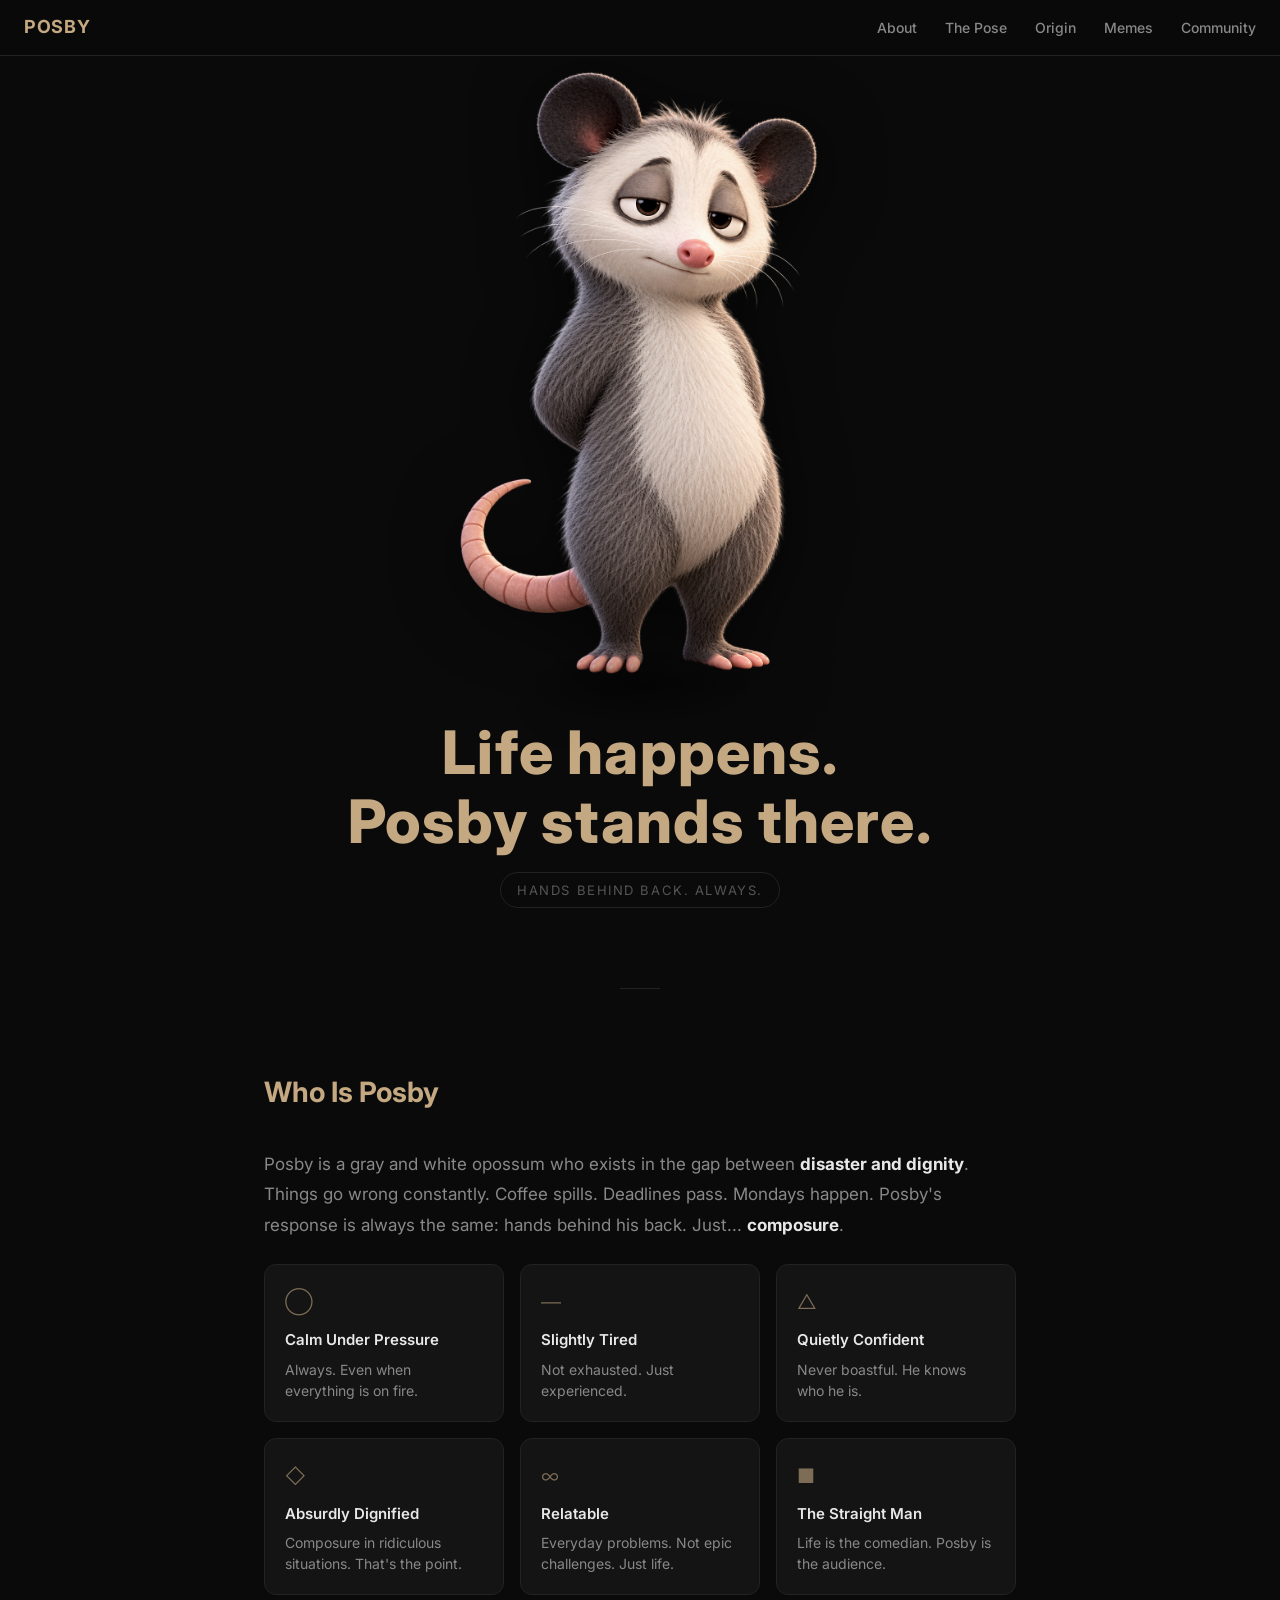
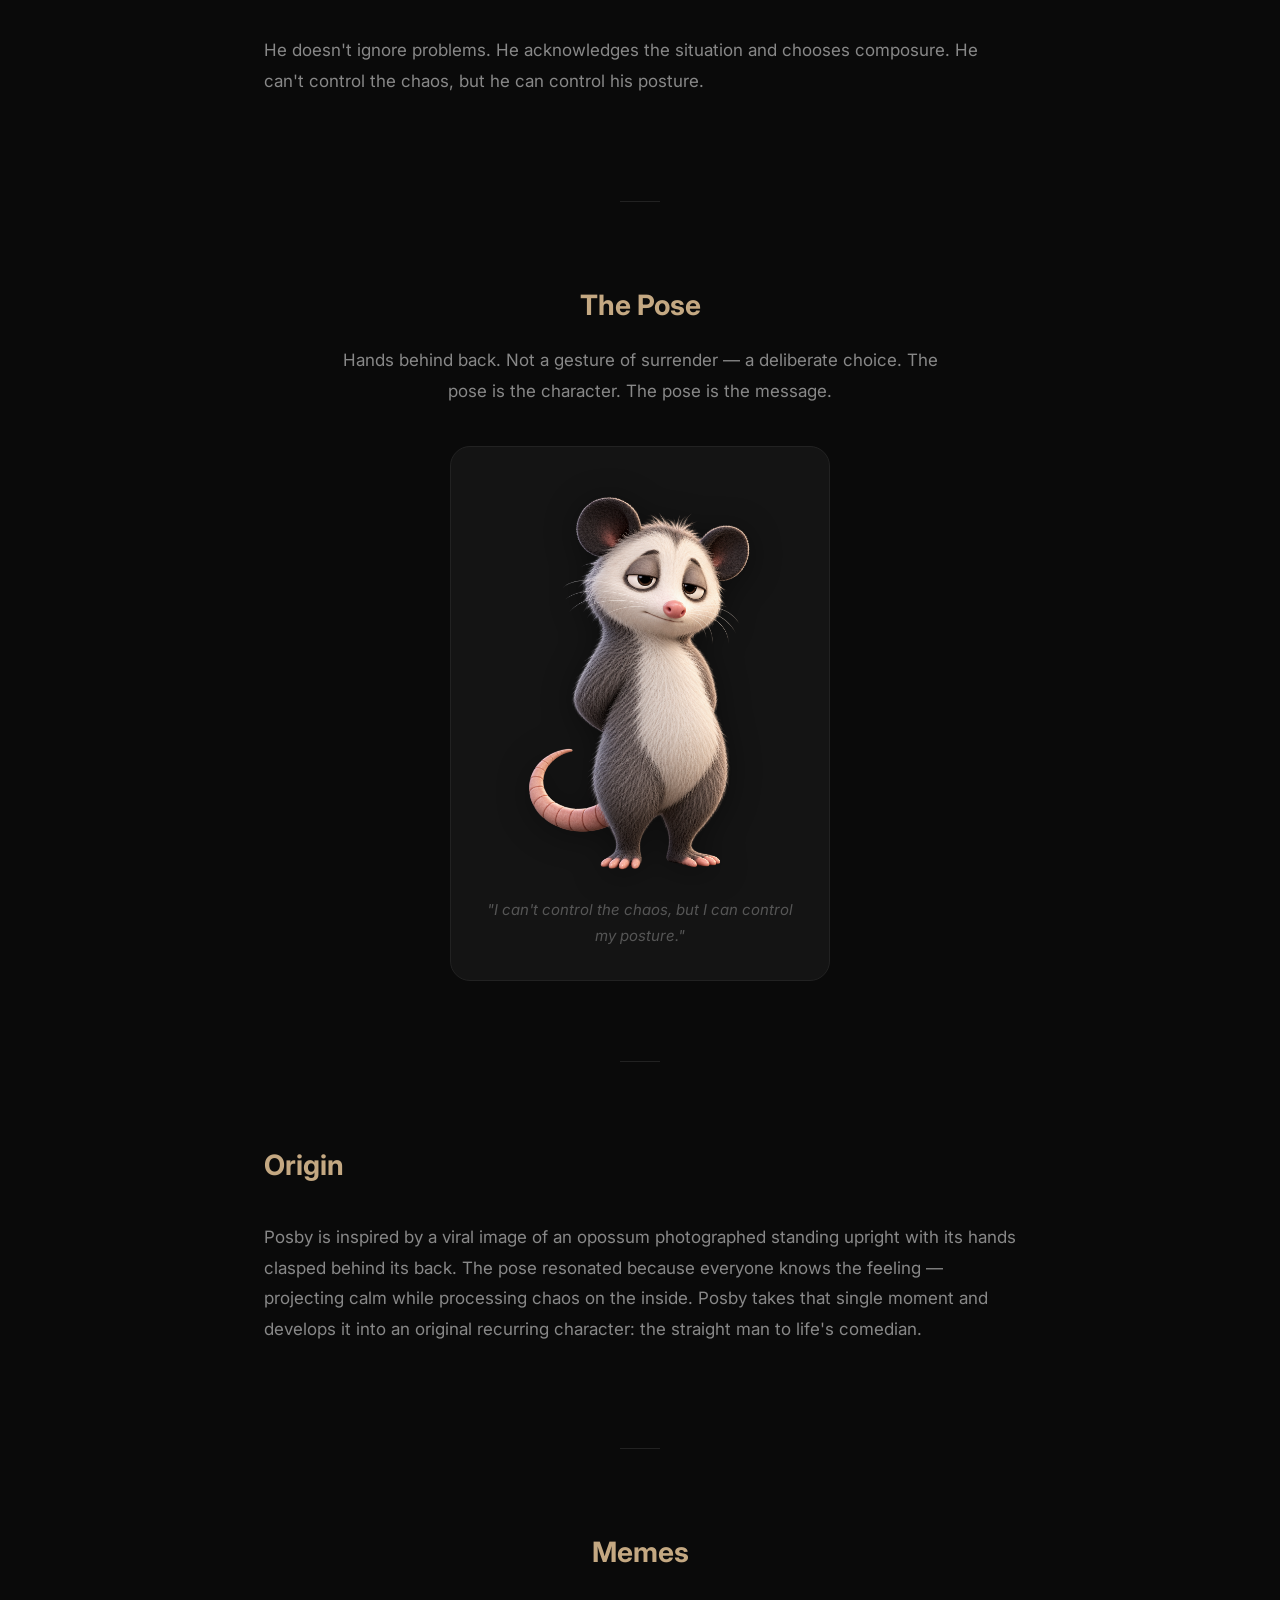
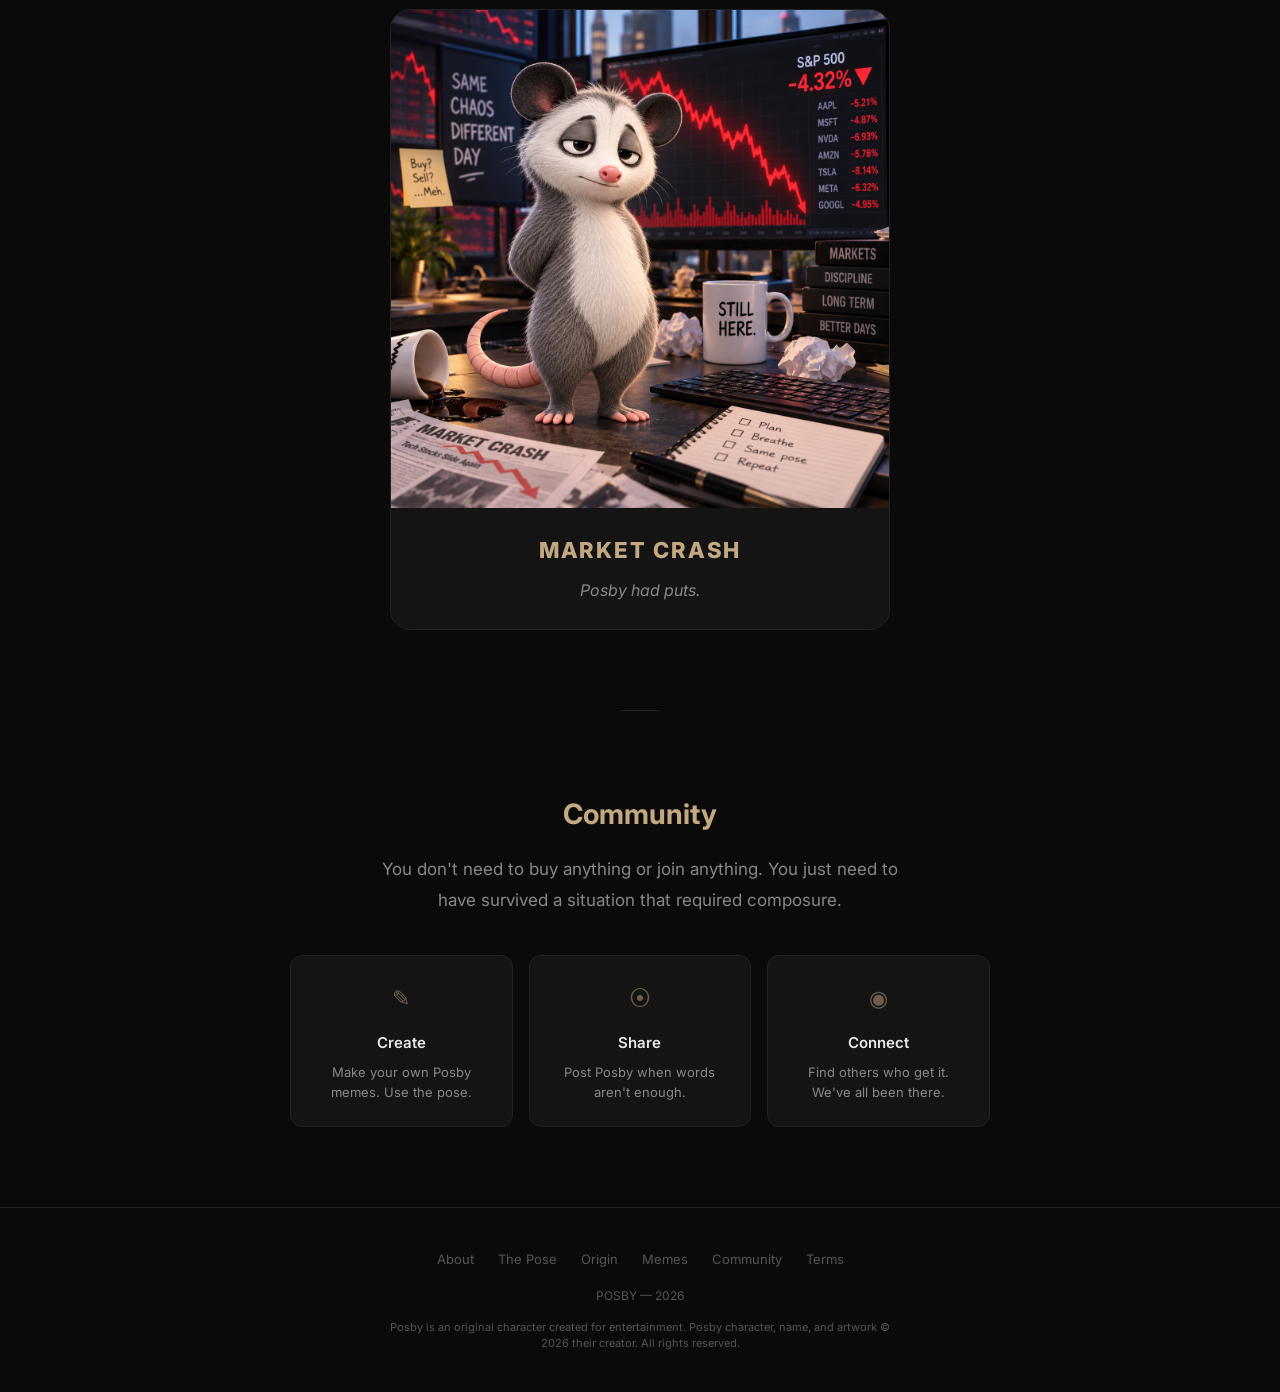
==== index.html @ 821e22be "POSBY MVP" ====
<!DOCTYPE html>
<html lang="en">
<head>
  <meta charset="UTF-8">
  <meta name="viewport" content="width=device-width, initial-scale=1.0">
  <title>POSBY — Life happens. Posby stands there.</title>
  <meta name="description" content="Posby is an opossum who stands there with his hands behind his back.">
  <meta property="og:title" content="POSBY — Life happens. Posby stands there.">
  <meta property="og:description" content="Posby is an opossum who stands there with his hands behind his back.">
  <meta property="og:image" content="https://posby.world/assets/images/posby-master.png">
  <meta property="og:url" content="https://posby.world">
  <meta property="og:type" content="website">
  <meta name="twitter:card" content="summary_large_image">
  <meta name="twitter:title" content="POSBY — Life happens. Posby stands there.">
  <meta name="twitter:description" content="Posby is an opossum who stands there with his hands behind his back.">
  <meta name="twitter:image" content="https://posby.world/assets/images/posby-master.png">
  <link rel="icon" type="image/svg+xml" href="assets/images/favicon.svg">
  <link rel="preconnect" href="https://fonts.googleapis.com">
  <link rel="preconnect" href="https://fonts.gstatic.com" crossorigin>
  <link href="https://fonts.googleapis.com/css2?family=Inter:wght@400;500;600;700;800&display=swap" rel="stylesheet">
  <link rel="stylesheet" href="assets/css/style.css">
</head>
<body>

<!-- NAV -->
<nav>
  <a href="#" class="logo">POSBY</a>
  <button class="nav-toggle" onclick="document.querySelector('.nav-links').classList.toggle('open')" aria-label="Menu">&#9776;</button>
  <ul class="nav-links">
    <li><a href="#about">About</a></li>
    <li><a href="#pose">The Pose</a></li>
    <li><a href="#origin">Origin</a></li>
    <li><a href="#memes">Memes</a></li>
    <li><a href="#community">Community</a></li>
  </ul>
</nav>

<!-- HERO -->
<section class="hero">
  <div class="hero-image-wrap">
    <img src="assets/images/posby-master.png" alt="Posby — an opossum standing calmly with hands behind his back" class="hero-image" loading="eager">
  </div>
  <h1>Life happens.<br>Posby stands there.</h1>
  <span class="pose-label">Hands behind back. Always.</span>
</section>

<div class="divider"></div>

<!-- ABOUT -->
<section class="about fade-in" id="about">
  <h2>Who Is Posby</h2>
  <p class="description">
    Posby is a gray and white opossum who exists in the gap between <strong>disaster and dignity</strong>.
    Things go wrong constantly. Coffee spills. Deadlines pass. Mondays happen.
    Posby's response is always the same: hands behind his back. Just... <strong>composure</strong>.
  </p>

  <div class="trait-grid">
    <div class="trait-card">
      <div class="trait-icon">&#9711;</div>
      <h3>Calm Under Pressure</h3>
      <p>Always. Even when everything is on fire.</p>
    </div>
    <div class="trait-card">
      <div class="trait-icon">&#8212;</div>
      <h3>Slightly Tired</h3>
      <p>Not exhausted. Just experienced.</p>
    </div>
    <div class="trait-card">
      <div class="trait-icon">&#9651;</div>
      <h3>Quietly Confident</h3>
      <p>Never boastful. He knows who he is.</p>
    </div>
    <div class="trait-card">
      <div class="trait-icon">&#9671;</div>
      <h3>Absurdly Dignified</h3>
      <p>Composure in ridiculous situations. That's the point.</p>
    </div>
    <div class="trait-card">
      <div class="trait-icon">&#8734;</div>
      <h3>Relatable</h3>
      <p>Everyday problems. Not epic challenges. Just life.</p>
    </div>
    <div class="trait-card">
      <div class="trait-icon">&#9632;</div>
      <h3>The Straight Man</h3>
      <p>Life is the comedian. Posby is the audience.</p>
    </div>
  </div>

  <p class="description">
    He doesn't ignore problems. He acknowledges the situation and chooses composure.
    He can't control the chaos, but he can control his posture.
  </p>
</section>

<div class="divider"></div>

<!-- THE POSE -->
<section class="pose-section fade-in" id="pose">
  <h2>The Pose</h2>
  <p class="pose-description">
    Hands behind back. Not a gesture of surrender — a deliberate choice.
    The pose is the character. The pose is the message.
  </p>
  <div class="pose-visual">
    <img src="assets/images/posby-master.png" alt="Posby in the signature hands-behind-back pose" class="pose-image">
    <p class="pose-text">"I can't control the chaos, but I can control my posture."</p>
  </div>
</section>

<div class="divider"></div>

<!-- ORIGIN -->
<section class="origin fade-in" id="origin">
  <h2>Origin</h2>
  <p class="story">
    Posby is inspired by a viral image of an opossum photographed standing upright
    with its hands clasped behind its back. The pose resonated because everyone knows
    the feeling — projecting calm while processing chaos on the inside.
    Posby takes that single moment and develops it into an original recurring character:
    the straight man to life's comedian.
  </p>
</section>

<div class="divider"></div>

<!-- FEATURED MEME -->
<section class="gallery fade-in" id="memes">
  <h2>Memes</h2>
  <div class="featured-meme">
    <div class="featured-meme-image-wrap">
      <img src="assets/images/posby-market-crash.png" alt="Posby during a market crash — standing calmly with hands behind his back" class="featured-meme-image" loading="lazy">
    </div>
    <div class="featured-meme-text">
      <div class="featured-meme-title">MARKET CRASH</div>
      <div class="featured-meme-caption">Posby had puts.</div>
    </div>
  </div>
</section>

<div class="divider"></div>

<!-- COMMUNITY -->
<section class="community fade-in" id="community">
  <h2>Community</h2>
  <p class="community-text">
    You don't need to buy anything or join anything.
    You just need to have survived a situation that required composure.
  </p>

  <div class="community-grid">
    <div class="community-card">
      <div class="card-icon">&#9998;</div>
      <h3>Create</h3>
      <p>Make your own Posby memes. Use the pose.</p>
    </div>
    <div class="community-card">
      <div class="card-icon">&#10687;</div>
      <h3>Share</h3>
      <p>Post Posby when words aren't enough.</p>
    </div>
    <div class="community-card">
      <div class="card-icon">&#9673;</div>
      <h3>Connect</h3>
      <p>Find others who get it. We've all been there.</p>
    </div>
  </div>
</section>

<!-- FOOTER -->
<footer>
  <div class="footer-links">
    <a href="#about">About</a>
    <a href="#pose">The Pose</a>
    <a href="#origin">Origin</a>
    <a href="#memes">Memes</a>
    <a href="#community">Community</a>
    <a href="terms.html">Terms</a>
  </div>
  <p class="copyright">POSBY &mdash; 2026</p>
  <p class="disclaimer">
    Posby is an original character created for entertainment.
    Posby character, name, and artwork &copy; 2026 their creator. All rights reserved.
  </p>
</footer>

<!-- SCROLL ANIMATION -->
<script>
  const observer = new IntersectionObserver((entries) => {
    entries.forEach(entry => {
      if (entry.isIntersecting) {
        entry.target.classList.add('visible');
      }
    });
  }, { threshold: 0.1 });

  document.querySelectorAll('.fade-in').forEach(el => observer.observe(el));
</script>

</body>
</html>
---- assets/css/style.css ----
/* POSBY — Character-first website */
/* Dark theme, mobile-first, fast */

:root {
  --bg: #0a0a0a;
  --bg-card: #141414;
  --bg-card-hover: #1a1a1a;
  --text: #e8e8e8;
  --text-muted: #888;
  --text-dim: #555;
  --accent: #c4a882;
  --accent-light: #d4bc9a;
  --border: #222;
  --border-light: #2a2a2a;
  --radius: 12px;
  --radius-lg: 20px;
  --font: 'Inter', -apple-system, BlinkMacSystemFont, 'Segoe UI', sans-serif;
}

* { margin: 0; padding: 0; box-sizing: border-box; }

html {
  scroll-behavior: smooth;
  -webkit-text-size-adjust: 100%;
}

body {
  font-family: var(--font);
  background: var(--bg);
  color: var(--text);
  line-height: 1.7;
  font-size: 16px;
  overflow-x: hidden;
}

/* ---- NAV ---- */
nav {
  position: fixed;
  top: 0;
  left: 0;
  right: 0;
  z-index: 100;
  background: rgba(10,10,10,0.85);
  backdrop-filter: blur(12px);
  -webkit-backdrop-filter: blur(12px);
  border-bottom: 1px solid var(--border);
  padding: 0 24px;
  height: 56px;
  display: flex;
  align-items: center;
  justify-content: space-between;
}

nav .logo {
  font-size: 18px;
  font-weight: 700;
  letter-spacing: 0.04em;
  color: var(--accent);
  text-decoration: none;
}

nav .nav-links {
  display: flex;
  gap: 28px;
  list-style: none;
}

nav .nav-links a {
  color: var(--text-muted);
  text-decoration: none;
  font-size: 14px;
  font-weight: 500;
  transition: color 0.2s;
}

nav .nav-links a:hover { color: var(--text); }

/* Mobile nav toggle */
.nav-toggle { display: none; background: none; border: none; color: var(--text); font-size: 24px; cursor: pointer; }

@media (max-width: 640px) {
  .nav-toggle { display: block; }
  nav .nav-links {
    display: none;
    position: absolute;
    top: 56px;
    left: 0;
    right: 0;
    background: rgba(10,10,10,0.95);
    backdrop-filter: blur(12px);
    flex-direction: column;
    padding: 16px 24px;
    gap: 16px;
    border-bottom: 1px solid var(--border);
  }
  nav .nav-links.open { display: flex; }
  nav .nav-links a { font-size: 16px; }
}

/* ---- SECTIONS ---- */
section {
  padding: 80px 24px;
  max-width: 800px;
  margin: 0 auto;
}

/* ---- HERO ---- */
.hero {
  min-height: 100vh;
  display: flex;
  flex-direction: column;
  align-items: center;
  justify-content: center;
  text-align: center;
  padding-top: 56px;
  gap: 0;
}

.hero-image-wrap {
  width: 100%;
  max-width: 420px;
  margin-bottom: 32px;
  position: relative;
}

.hero-image-wrap::after {
  content: '';
  position: absolute;
  bottom: -40px;
  left: 50%;
  transform: translateX(-50%);
  width: 60%;
  height: 80px;
  background: radial-gradient(ellipse, rgba(0,0,0,0.5) 0%, transparent 70%);
  pointer-events: none;
}

.hero-image {
  width: 100%;
  height: auto;
  display: block;
  filter: drop-shadow(0 8px 32px rgba(0,0,0,0.6));
  animation: hero-float 6s ease-in-out infinite;
}

@keyframes hero-float {
  0%, 100% { transform: translateY(0); }
  50% { transform: translateY(-8px); }
}

.hero h1 {
  font-size: clamp(32px, 7vw, 60px);
  font-weight: 800;
  letter-spacing: 0.02em;
  color: var(--accent);
  margin-bottom: 16px;
  line-height: 1.15;
}

.hero .pose-label {
  display: inline-block;
  font-size: 13px;
  color: var(--text-dim);
  letter-spacing: 0.12em;
  text-transform: uppercase;
  border: 1px solid var(--border);
  padding: 6px 16px;
  border-radius: 20px;
}

/* ---- ABOUT ---- */
.about h2 {
  font-size: 28px;
  font-weight: 700;
  margin-bottom: 32px;
  color: var(--accent);
}

.about .trait-grid {
  display: grid;
  grid-template-columns: repeat(auto-fit, minmax(220px, 1fr));
  gap: 16px;
  margin-bottom: 40px;
}

.trait-card {
  background: var(--bg-card);
  border: 1px solid var(--border);
  border-radius: var(--radius);
  padding: 20px;
  transition: border-color 0.2s;
}

.trait-card:hover { border-color: var(--border-light); }

.trait-card .trait-icon {
  font-size: 20px;
  margin-bottom: 8px;
  color: var(--accent);
  opacity: 0.6;
  font-weight: 300;
}

.trait-card h3 {
  font-size: 15px;
  font-weight: 600;
  margin-bottom: 6px;
  color: var(--text);
}

.trait-card p {
  font-size: 14px;
  color: var(--text-muted);
  line-height: 1.5;
}

.about .description {
  font-size: 17px;
  color: var(--text-muted);
  line-height: 1.8;
  margin-bottom: 24px;
}

.about .description strong {
  color: var(--text);
}

/* ---- POSE ---- */
.pose-section {
  text-align: center;
}

.pose-section h2 {
  font-size: 28px;
  font-weight: 700;
  margin-bottom: 16px;
  color: var(--accent);
}

.pose-section .pose-description {
  font-size: 17px;
  color: var(--text-muted);
  max-width: 600px;
  margin: 0 auto 40px;
  line-height: 1.8;
}

.pose-visual {
  background: var(--bg-card);
  border: 1px solid var(--border);
  border-radius: var(--radius-lg);
  padding: 40px 32px 32px;
  max-width: 380px;
  margin: 0 auto;
}

.pose-image {
  width: 100%;
  max-width: 260px;
  height: auto;
  display: block;
  margin: 0 auto 20px;
  filter: drop-shadow(0 4px 16px rgba(0,0,0,0.4));
}

.pose-visual .pose-text {
  font-size: 15px;
  color: var(--text-dim);
  font-style: italic;
}

/* ---- ORIGIN ---- */
.origin h2 {
  font-size: 28px;
  font-weight: 700;
  margin-bottom: 32px;
  color: var(--accent);
}

.origin .story {
  font-size: 17px;
  color: var(--text-muted);
  line-height: 1.8;
  margin-bottom: 24px;
}

.origin .story strong {
  color: var(--text);
}

/* ---- FEATURED MEME ---- */
.gallery h2 {
  font-size: 28px;
  font-weight: 700;
  margin-bottom: 32px;
  color: var(--accent);
  text-align: center;
}

.featured-meme {
  max-width: 500px;
  margin: 0 auto;
  background: var(--bg-card);
  border: 1px solid var(--border);
  border-radius: var(--radius-lg);
  overflow: hidden;
  transition: border-color 0.2s, transform 0.2s;
}

.featured-meme:hover {
  border-color: var(--border-light);
  transform: translateY(-2px);
}

.featured-meme-image-wrap {
  width: 100%;
  aspect-ratio: 1 / 1;
  overflow: hidden;
  background: var(--bg);
  display: flex;
  align-items: center;
  justify-content: center;
}

.featured-meme-image {
  width: 100%;
  height: 100%;
  object-fit: cover;
  display: block;
}

.featured-meme-text {
  padding: 24px 20px;
  text-align: center;
}

.featured-meme-title {
  font-size: 22px;
  font-weight: 800;
  letter-spacing: 0.08em;
  color: var(--accent);
  margin-bottom: 8px;
}

.featured-meme-caption {
  font-size: 16px;
  color: var(--text-muted);
  font-style: italic;
}

/* ---- COMMUNITY ---- */
.community {
  text-align: center;
}

.community h2 {
  font-size: 28px;
  font-weight: 700;
  margin-bottom: 16px;
  color: var(--accent);
}

.community .community-text {
  font-size: 17px;
  color: var(--text-muted);
  max-width: 550px;
  margin: 0 auto 40px;
  line-height: 1.8;
}

.community-grid {
  display: grid;
  grid-template-columns: repeat(auto-fit, minmax(200px, 1fr));
  gap: 16px;
  max-width: 700px;
  margin: 0 auto;
}

.community-card {
  background: var(--bg-card);
  border: 1px solid var(--border);
  border-radius: var(--radius);
  padding: 24px 20px;
  text-align: center;
  transition: border-color 0.2s;
}

.community-card:hover { border-color: var(--border-light); }

.community-card .card-icon {
  font-size: 22px;
  margin-bottom: 12px;
  color: var(--accent);
  opacity: 0.5;
}

.community-card h3 {
  font-size: 15px;
  font-weight: 600;
  margin-bottom: 8px;
  color: var(--text);
}

.community-card p {
  font-size: 13px;
  color: var(--text-muted);
  line-height: 1.5;
}

/* ---- FOOTER ---- */
footer {
  border-top: 1px solid var(--border);
  padding: 40px 24px;
  text-align: center;
}

footer .footer-links {
  display: flex;
  justify-content: center;
  gap: 24px;
  margin-bottom: 16px;
  flex-wrap: wrap;
}

footer .footer-links a {
  color: var(--text-dim);
  text-decoration: none;
  font-size: 13px;
  transition: color 0.2s;
}

footer .footer-links a:hover { color: var(--text-muted); }

footer .copyright {
  font-size: 12px;
  color: var(--text-dim);
}

footer .disclaimer {
  font-size: 11px;
  color: var(--text-dim);
  max-width: 500px;
  margin: 12px auto 0;
  line-height: 1.5;
}

/* ---- DIVIDER ---- */
.divider {
  width: 40px;
  height: 1px;
  background: var(--border);
  margin: 0 auto;
}

/* ---- ANIMATIONS ---- */
.fade-in {
  opacity: 0;
  transform: translateY(20px);
  transition: opacity 0.6s ease, transform 0.6s ease;
}

.fade-in.visible {
  opacity: 1;
  transform: translateY(0);
}

/* ---- SCROLLBAR ---- */
::-webkit-scrollbar { width: 6px; }
::-webkit-scrollbar-track { background: var(--bg); }
::-webkit-scrollbar-thumb { background: var(--border-light); border-radius: 3px; }
::-webkit-scrollbar-thumb:hover { background: var(--text-dim); }

/* ---- SELECTION ---- */
::selection { background: var(--accent); color: var(--bg); }

/* ---- RESPONSIVE: HERO IMAGE ---- */
@media (max-width: 640px) {
  .hero {
    padding-left: 16px;
    padding-right: 16px;
  }

  .hero-image-wrap {
    max-width: 280px;
    margin-bottom: 24px;
  }

  .hero h1 {
    font-size: 28px;
  }

  .pose-visual {
    padding: 24px 20px 20px;
  }

  .pose-image {
    max-width: 200px;
  }

  .featured-meme {
    margin: 0 8px;
  }

  .featured-meme-title {
    font-size: 18px;
  }
}

@media (min-width: 641px) and (max-width: 1024px) {
  .hero-image-wrap {
    max-width: 340px;
  }
}
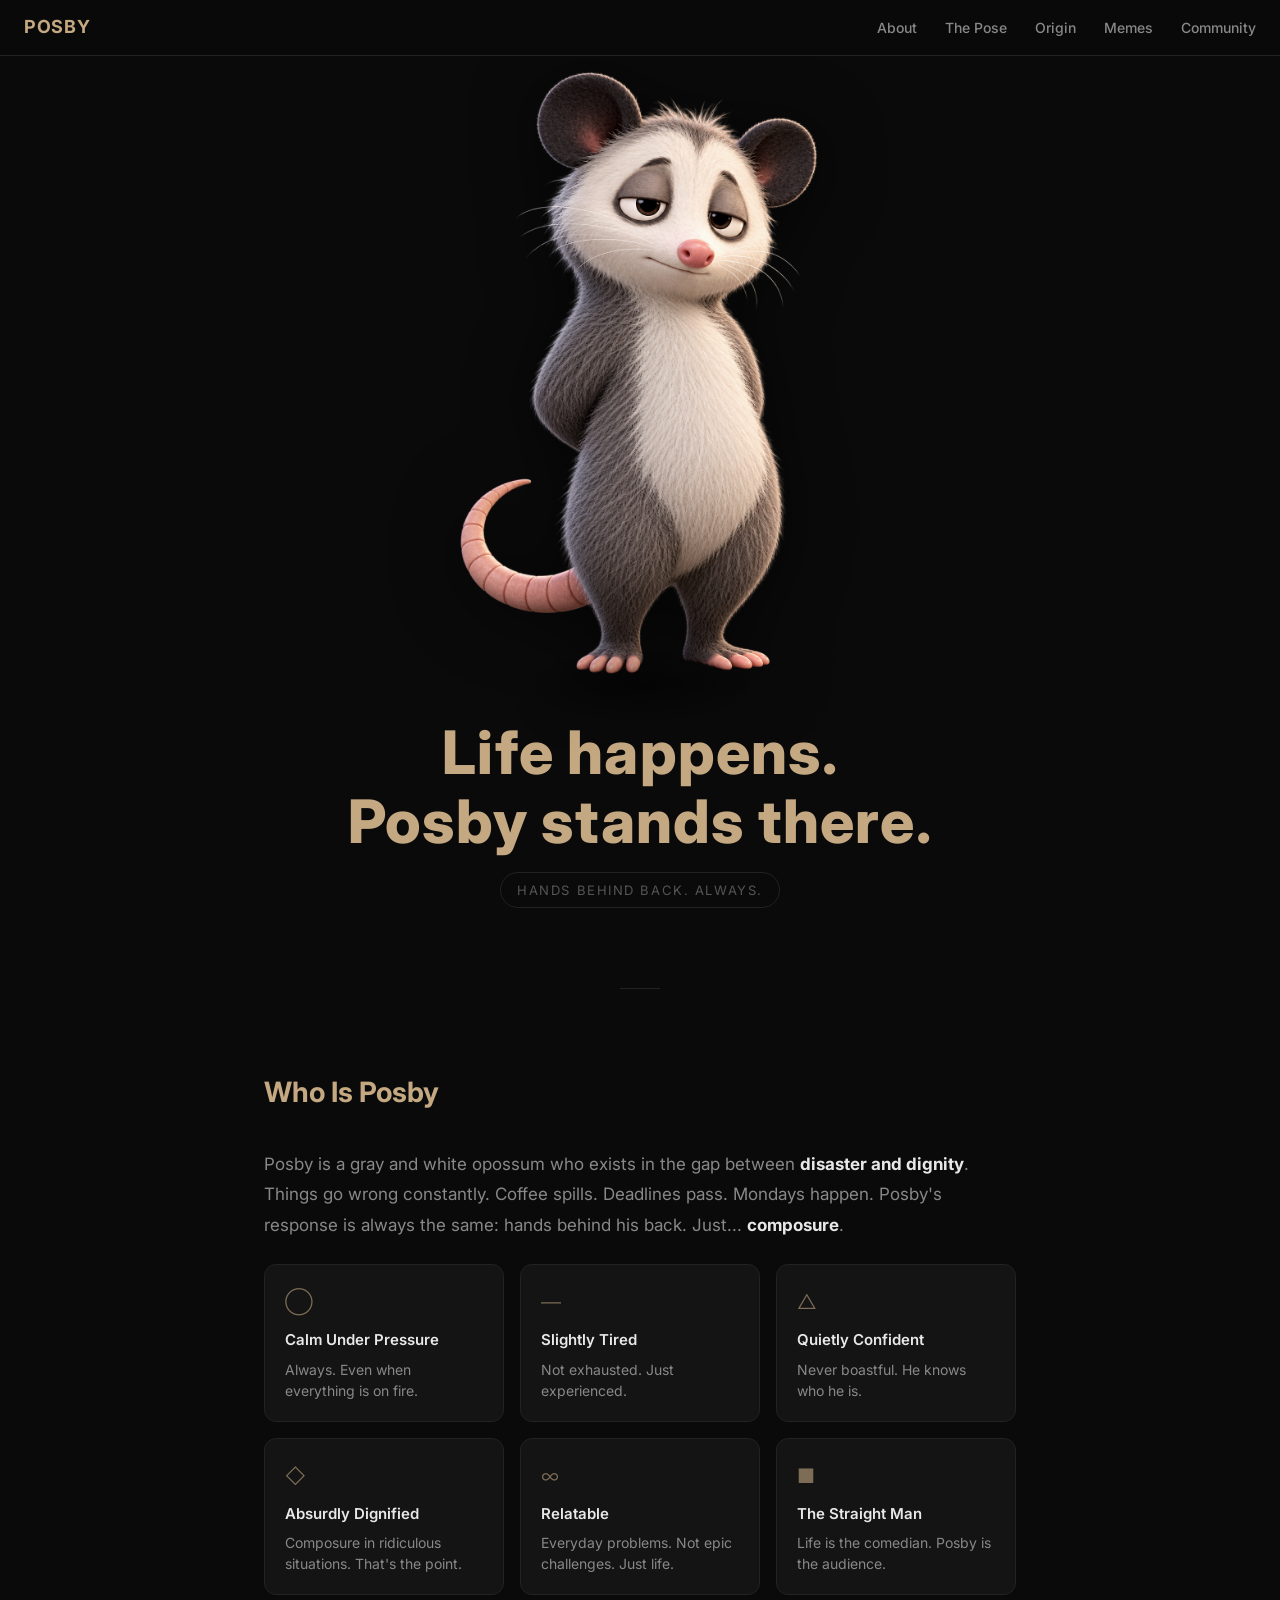
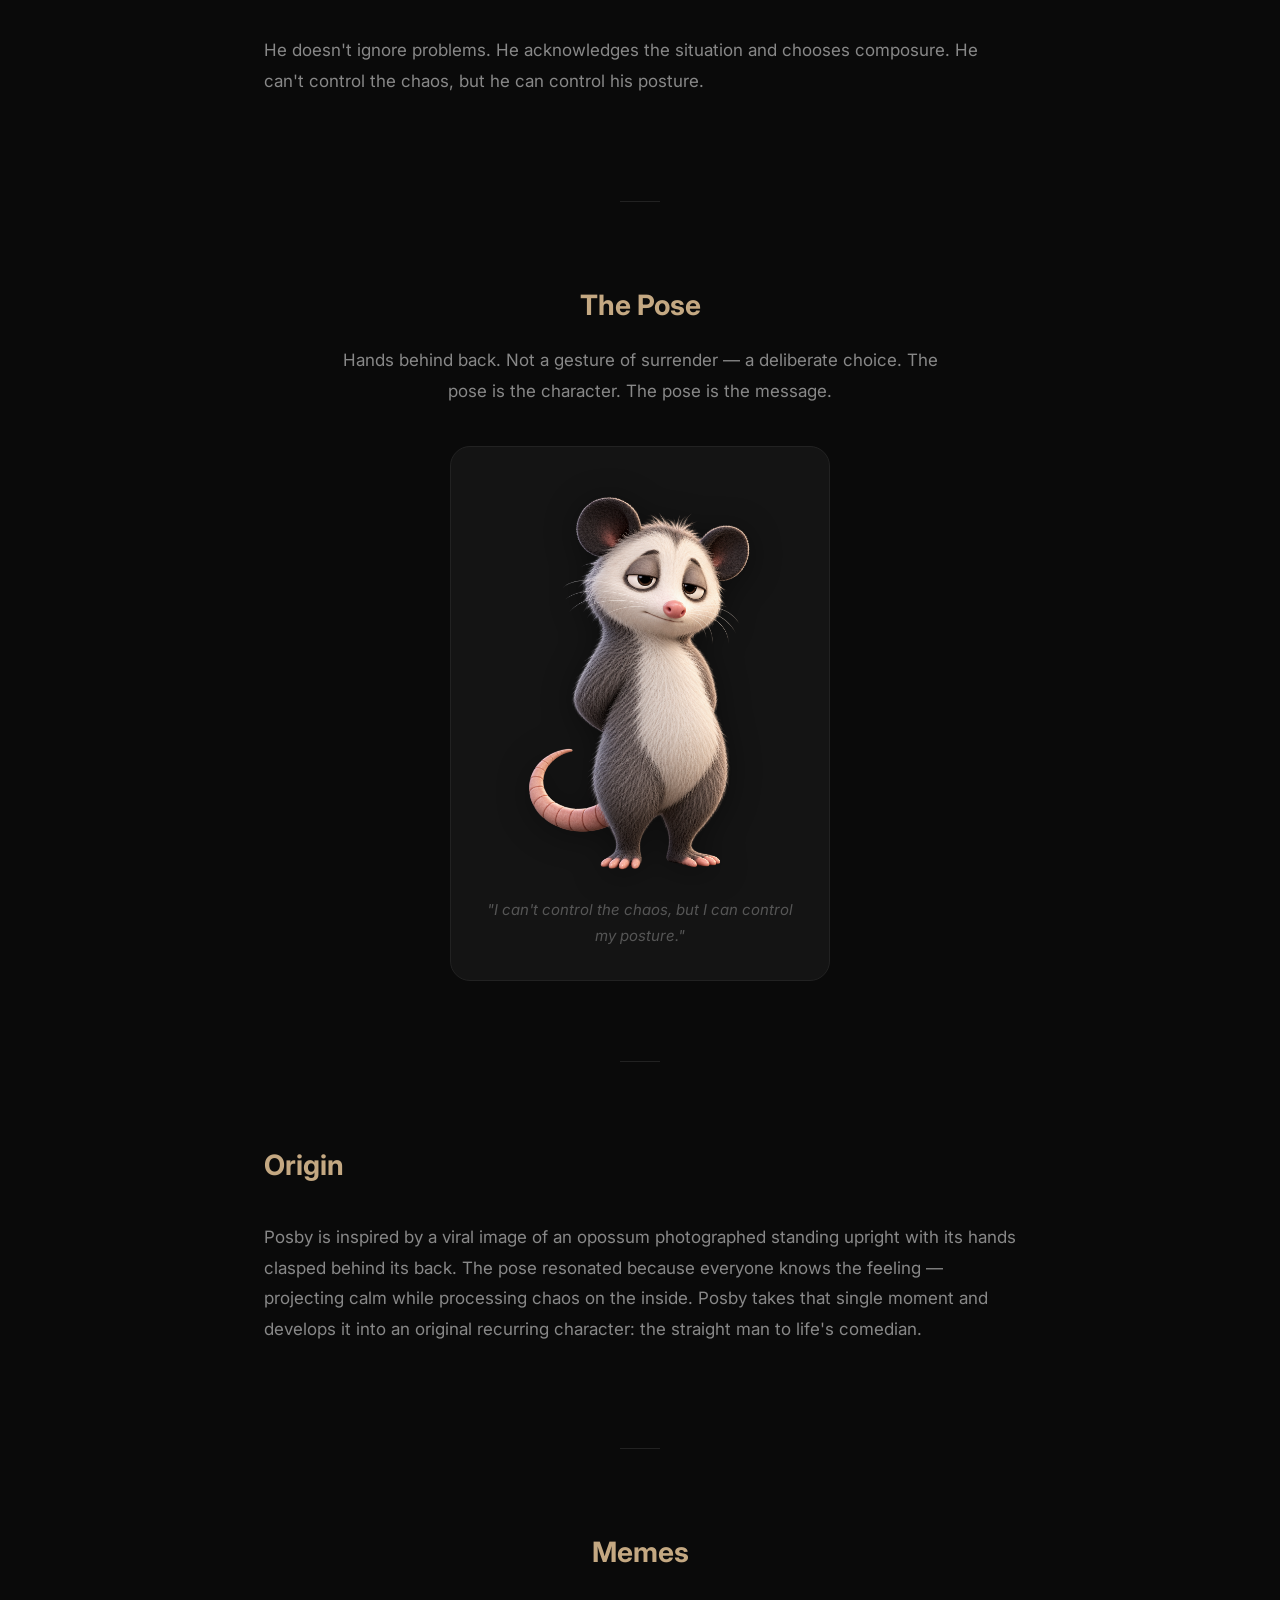
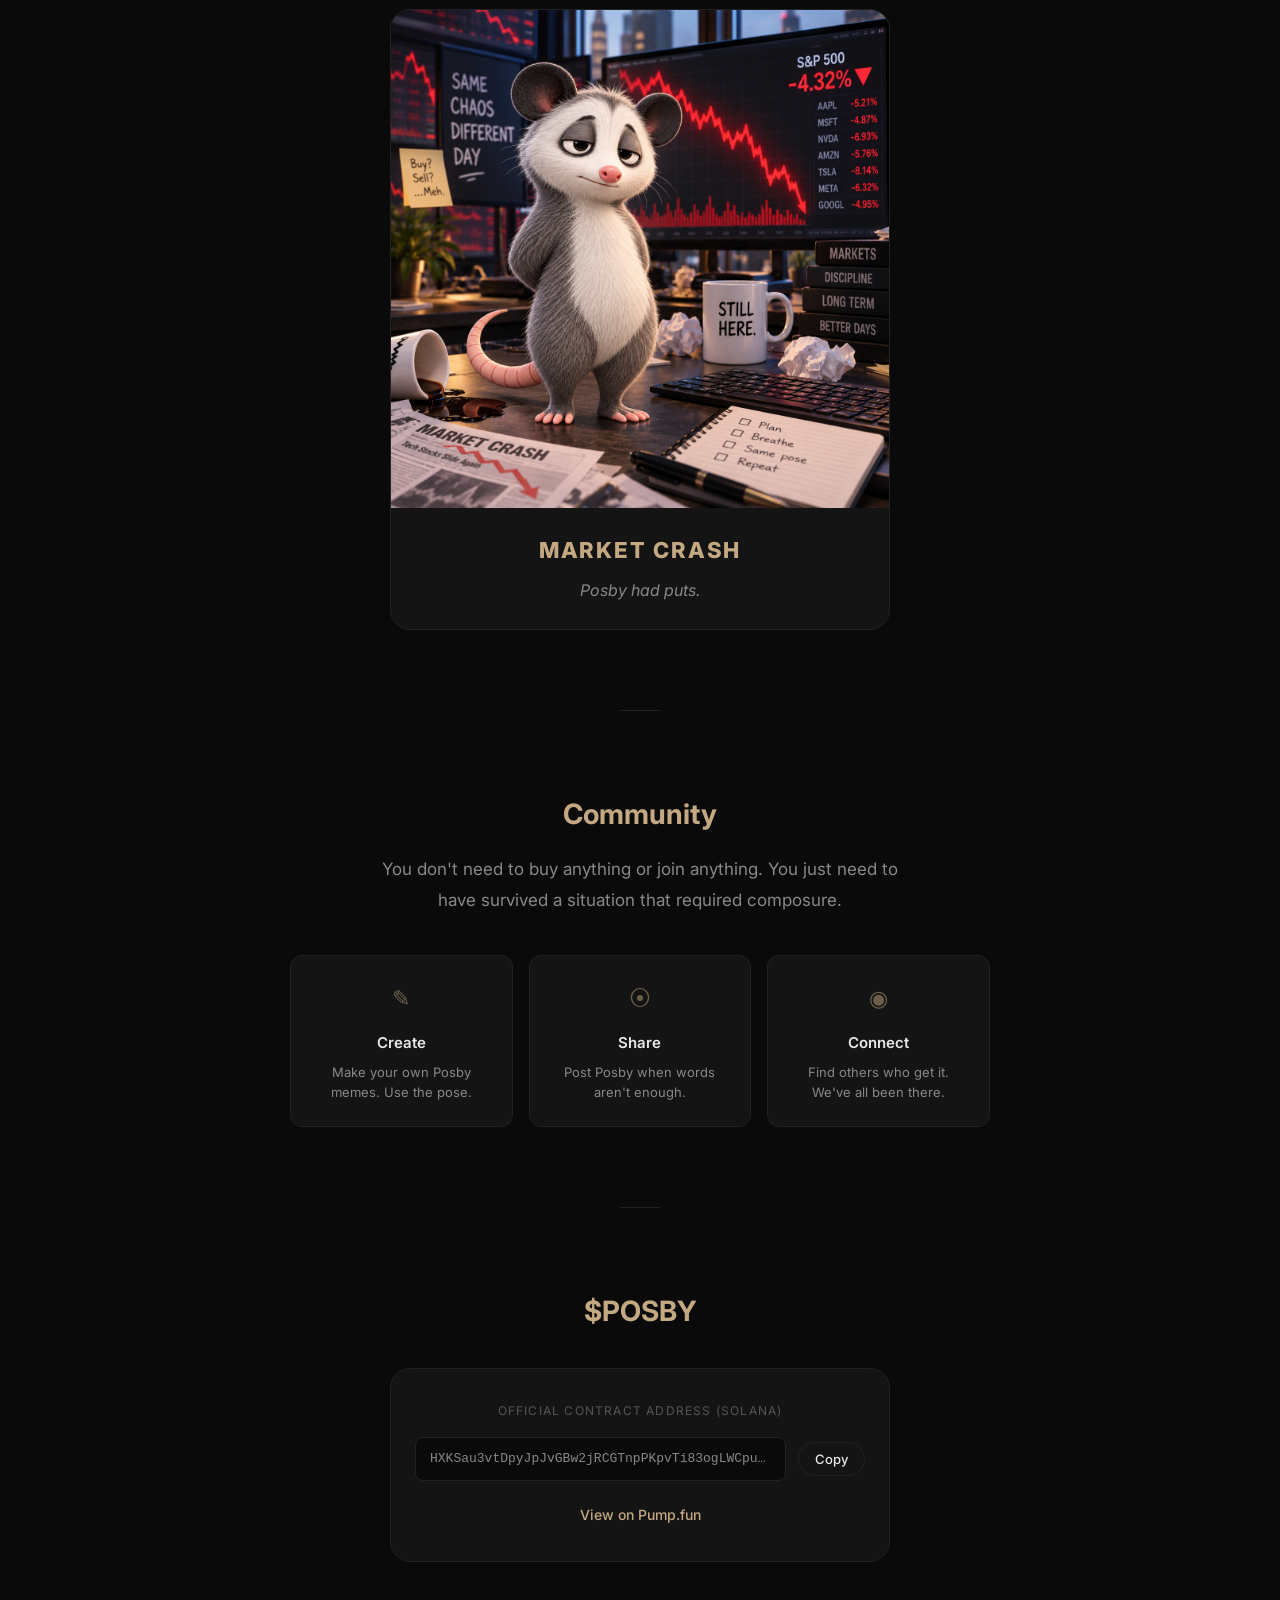
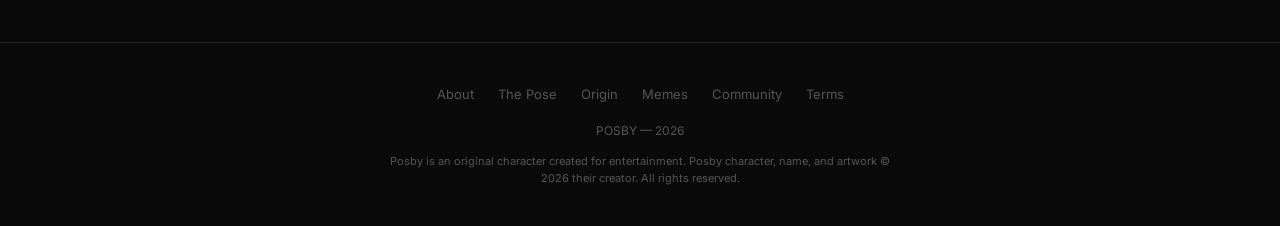
==== commit 8d775a17: "Add  token section: contract address, copy control, Pump.fun link" ====
--- a/index.html
+++ b/index.html
@@ -168,6 +168,25 @@
   </div>
 </section>
 
+<div class="divider"></div>
+
+<!-- TOKEN -->
+<section class="token fade-in" id="token">
+  <h2>$POSBY</h2>
+
+  <div class="token-card">
+    <div class="token-label">Official Contract Address (Solana)</div>
+    <div class="token-address-row">
+      <code class="token-address">HXKSau3vtDpyJpJvGBw2jRCGTnpPKpvTi83ogLWCpump</code>
+      <button class="token-copy" onclick="navigator.clipboard.writeText('HXKSau3vtDpyJpJvGBw2jRCGTnpPKpvTi83ogLWCpump').then(()=>{this.textContent='Copied';setTimeout(()=>{this.textContent='Copy'},1500)})">Copy</button>
+    </div>
+    <a href="https://pump.fun/coin/HXKSau3vtDpyJpJvGBw2jRCGTnpPKpvTi83ogLWCpump"
+       class="token-link" target="_blank" rel="noopener">
+      View on Pump.fun
+    </a>
+  </div>
+</section>
+
 <!-- FOOTER -->
 <footer>
   <div class="footer-links">
--- a/assets/css/style.css
+++ b/assets/css/style.css
@@ -407,6 +407,96 @@
   line-height: 1.5;
 }
 
+/* ---- TOKEN ---- */
+.token {
+  text-align: center;
+}
+
+.token h2 {
+  font-size: 28px;
+  font-weight: 700;
+  margin-bottom: 32px;
+  color: var(--accent);
+}
+
+.token-card {
+  max-width: 500px;
+  margin: 0 auto;
+  background: var(--bg-card);
+  border: 1px solid var(--border);
+  border-radius: var(--radius-lg);
+  padding: 32px 24px;
+  transition: border-color 0.2s;
+}
+
+.token-card:hover {
+  border-color: var(--border-light);
+}
+
+.token-label {
+  font-size: 12px;
+  color: var(--text-dim);
+  text-transform: uppercase;
+  letter-spacing: 0.1em;
+  margin-bottom: 16px;
+}
+
+.token-address-row {
+  display: flex;
+  align-items: center;
+  justify-content: center;
+  gap: 12px;
+  margin-bottom: 20px;
+}
+
+.token-address {
+  font-family: 'SF Mono', 'Fira Code', 'Consolas', monospace;
+  font-size: 13px;
+  color: var(--text-muted);
+  background: var(--bg);
+  border: 1px solid var(--border);
+  border-radius: 8px;
+  padding: 10px 14px;
+  overflow: hidden;
+  text-overflow: ellipsis;
+  white-space: nowrap;
+  max-width: 100%;
+  display: block;
+}
+
+.token-copy {
+  flex-shrink: 0;
+  font-family: var(--font);
+  font-size: 13px;
+  font-weight: 500;
+  color: var(--text);
+  background: transparent;
+  border: 1px solid var(--border);
+  border-radius: 20px;
+  padding: 8px 16px;
+  cursor: pointer;
+  transition: background 0.2s, border-color 0.2s;
+  white-space: nowrap;
+}
+
+.token-copy:hover {
+  background: var(--bg-card-hover);
+  border-color: var(--border-light);
+}
+
+.token-link {
+  display: inline-block;
+  font-size: 14px;
+  font-weight: 500;
+  color: var(--accent);
+  text-decoration: none;
+  transition: color 0.2s;
+}
+
+.token-link:hover {
+  color: var(--accent-light);
+}
+
 /* ---- FOOTER ---- */
 footer {
   border-top: 1px solid var(--border);
@@ -504,6 +594,22 @@
   .featured-meme-title {
     font-size: 18px;
   }
+
+  .token-card {
+    margin: 0 8px;
+    padding: 24px 16px;
+  }
+
+  .token-address-row {
+    flex-direction: column;
+    gap: 10px;
+  }
+
+  .token-address {
+    font-size: 11px;
+    padding: 8px 10px;
+    text-align: center;
+  }
 }
 
 @media (min-width: 641px) and (max-width: 1024px) {
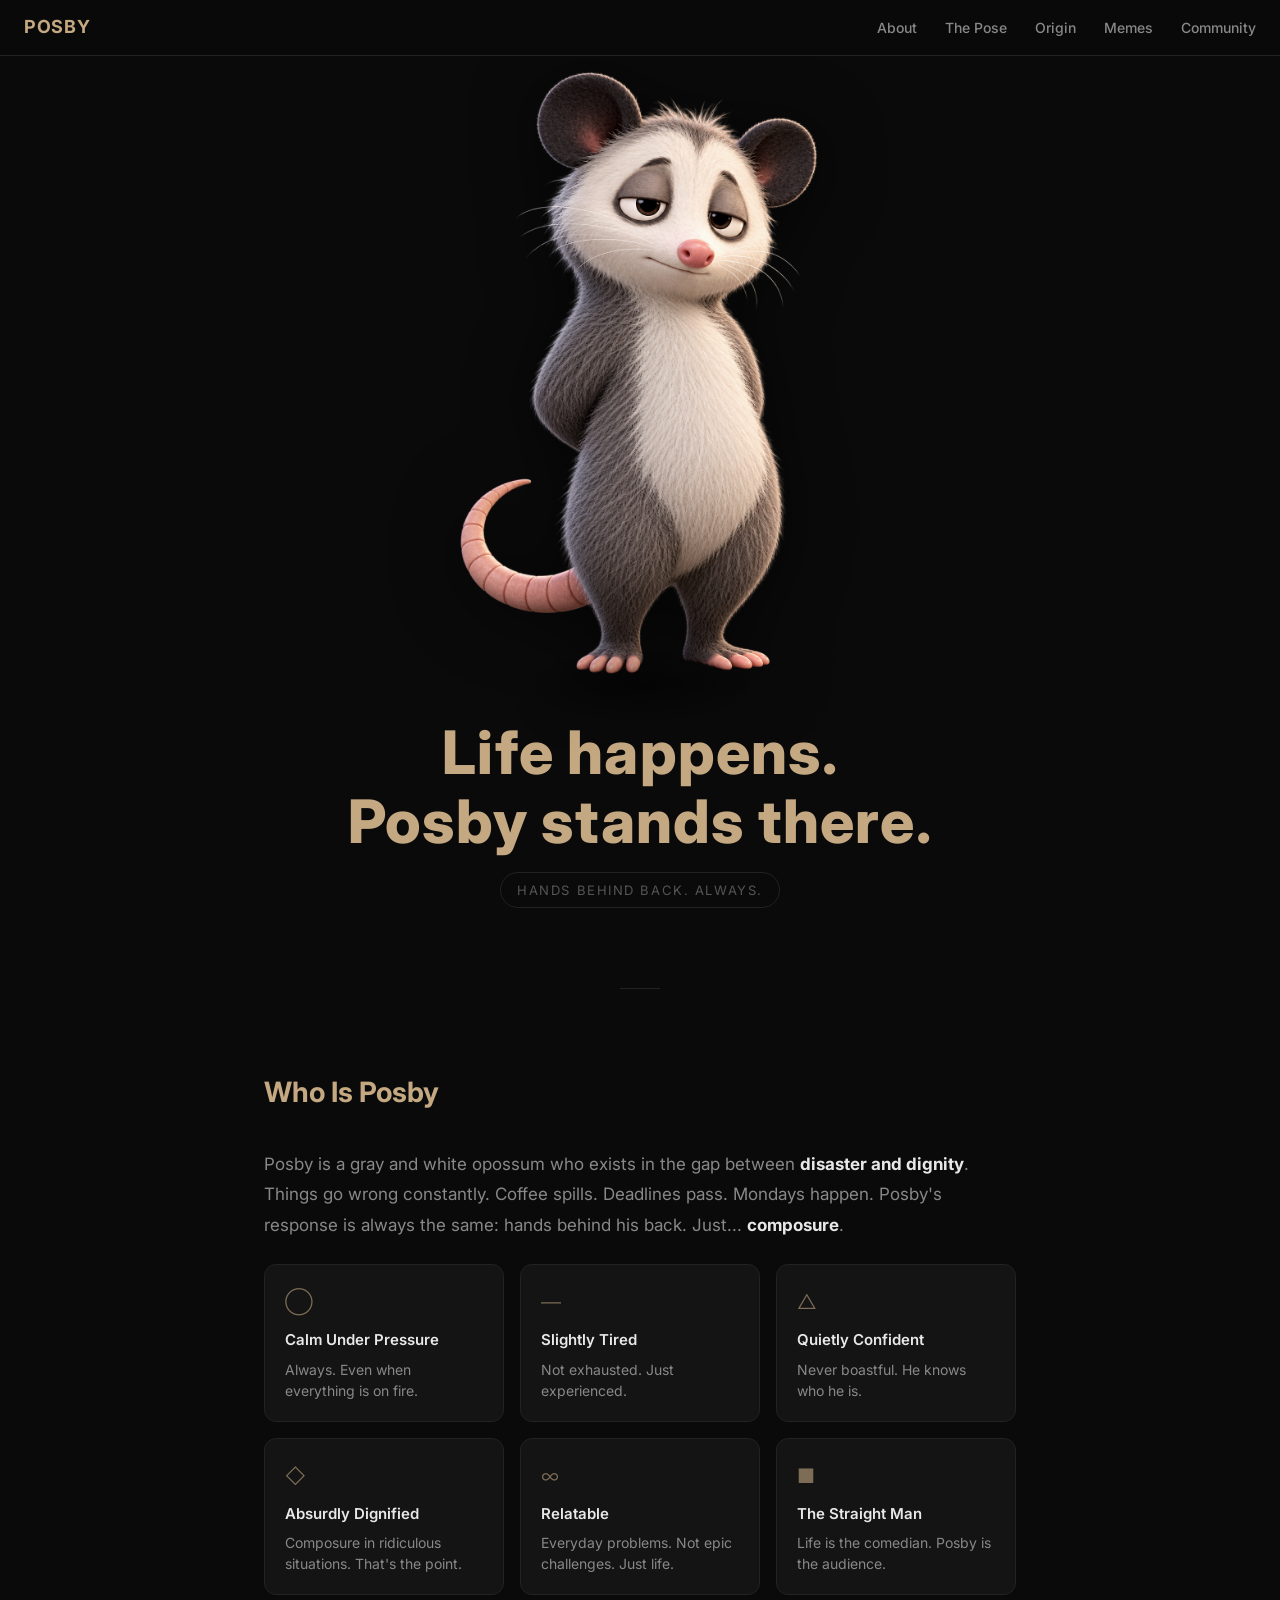
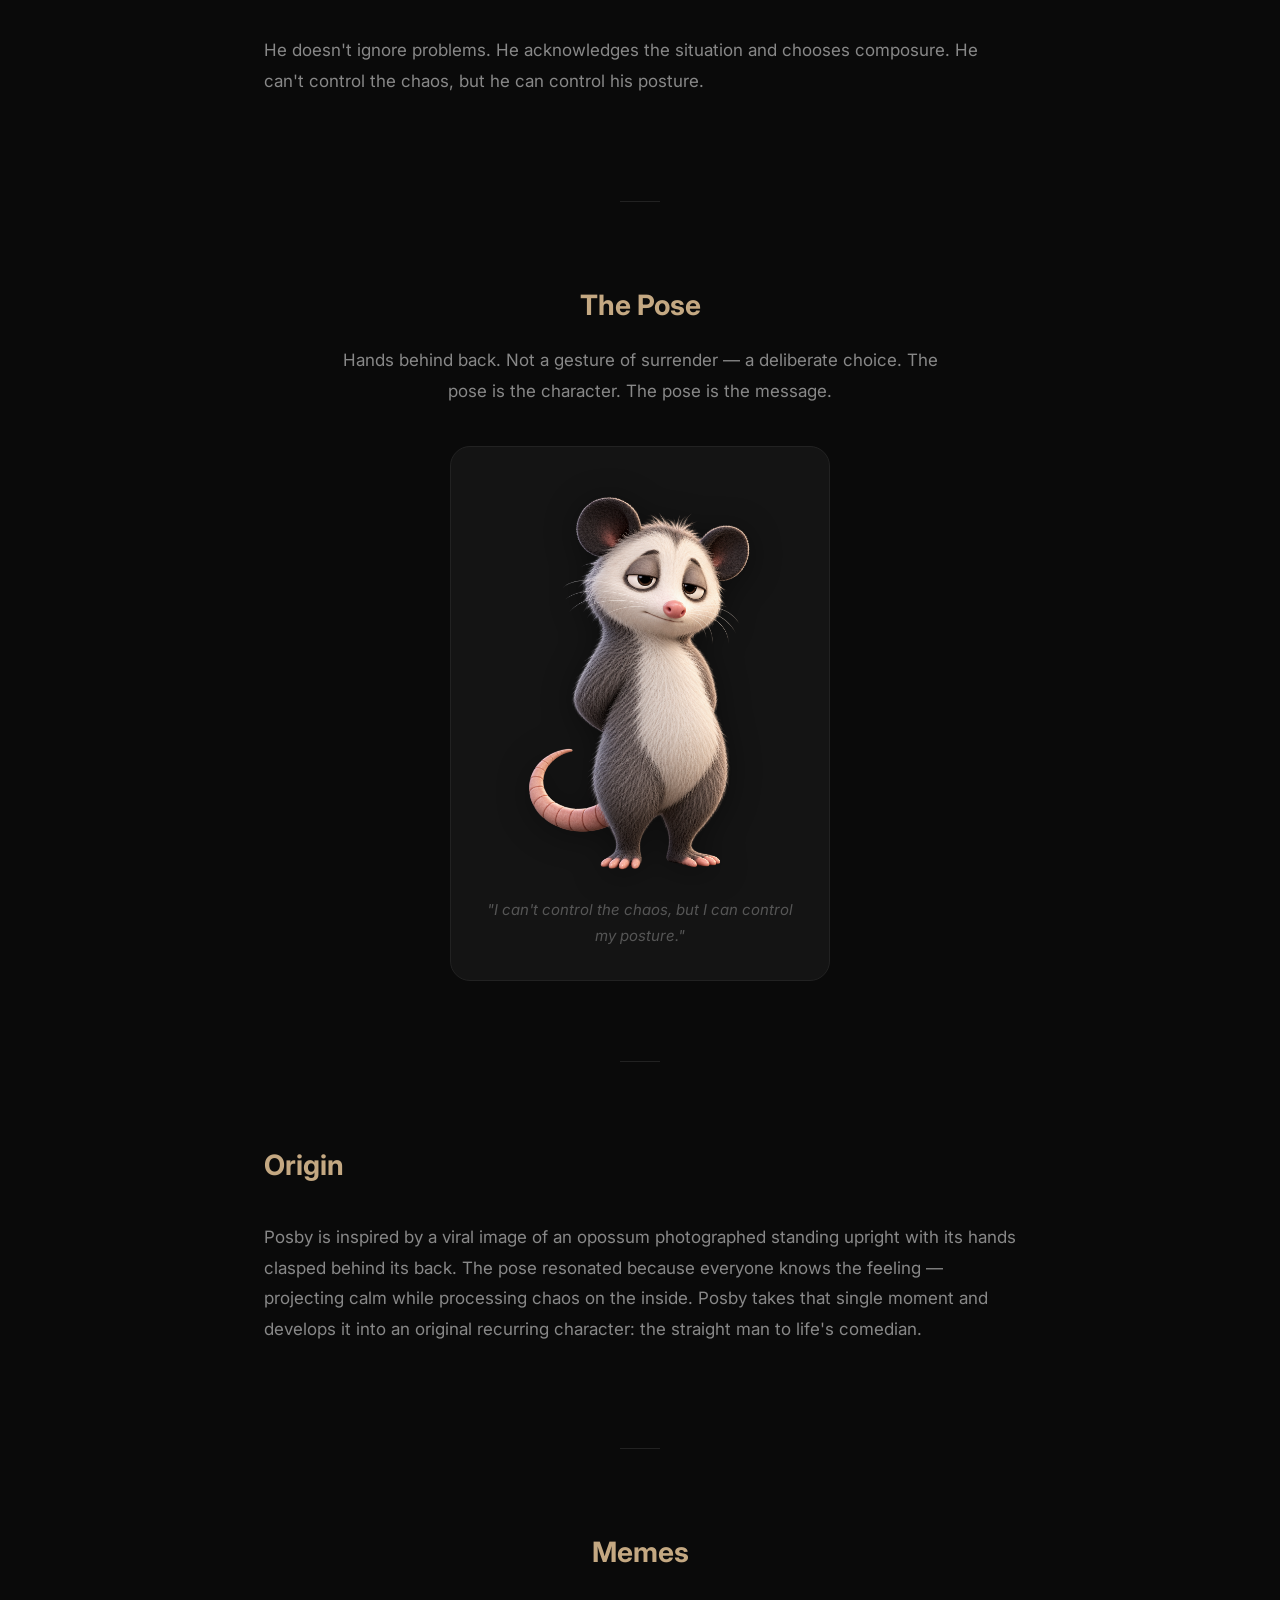
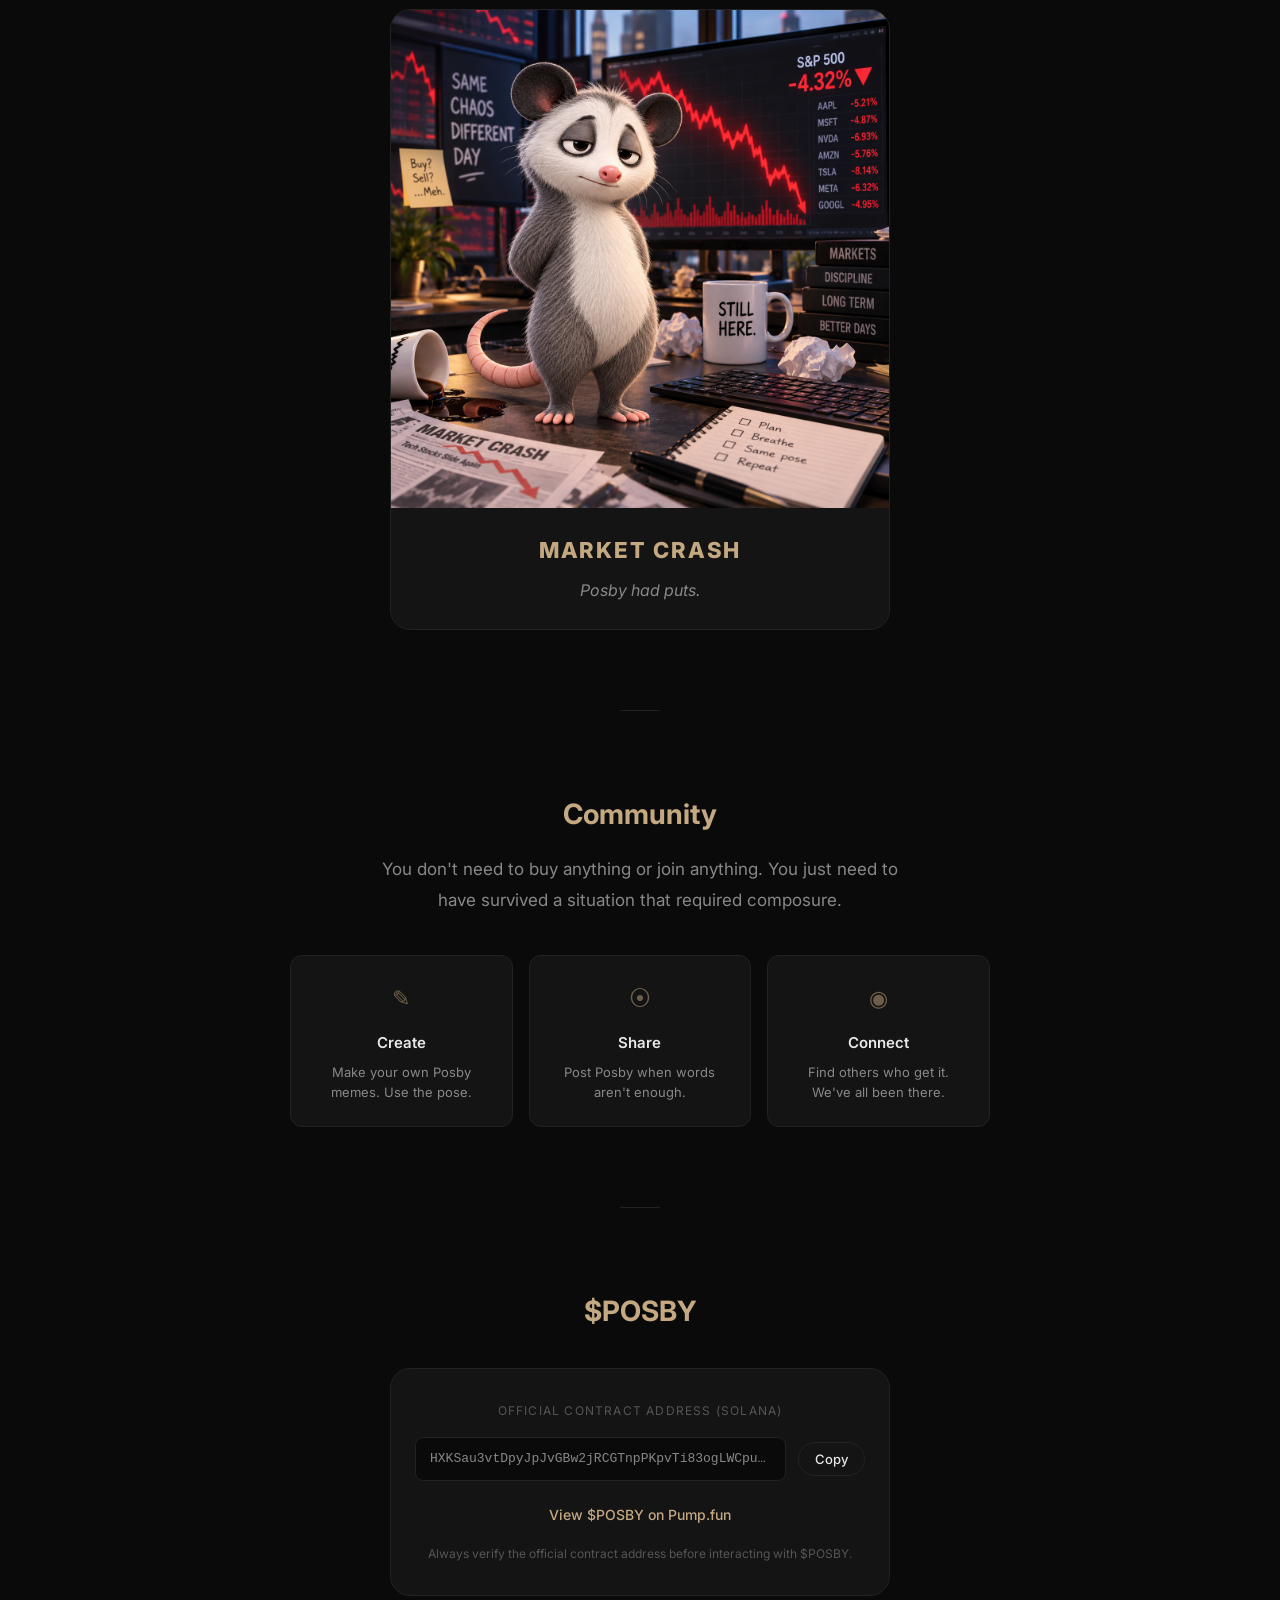
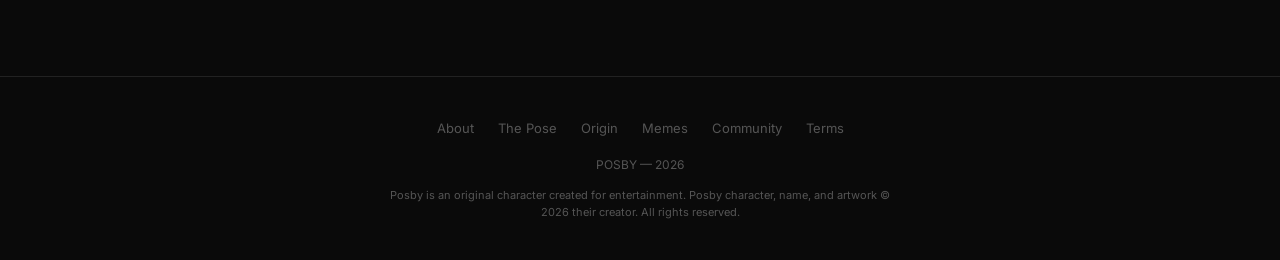
==== commit a513370f: "Add  token verification note, Pump.fun link update, wrangler.toml, .assetsignore, .gitignore" ====
--- a/index.html
+++ b/index.html
@@ -182,10 +182,11 @@
     </div>
     <a href="https://pump.fun/coin/HXKSau3vtDpyJpJvGBw2jRCGTnpPKpvTi83ogLWCpump"
        class="token-link" target="_blank" rel="noopener">
-      View on Pump.fun
-    </a>
-  </div>
-</section>
+      View $POSBY on Pump.fun
+      </a>
+      <p class="token-verify">Always verify the official contract address before interacting with $POSBY.</p>
+    </div>
+  </section>
 
 <!-- FOOTER -->
 <footer>
--- a/assets/css/style.css
+++ b/assets/css/style.css
@@ -497,6 +497,13 @@
   color: var(--accent-light);
 }
 
+.token-verify {
+  font-size: 12px;
+  color: var(--text-dim);
+  margin-top: 16px;
+  line-height: 1.5;
+}
+
 /* ---- FOOTER ---- */
 footer {
   border-top: 1px solid var(--border);
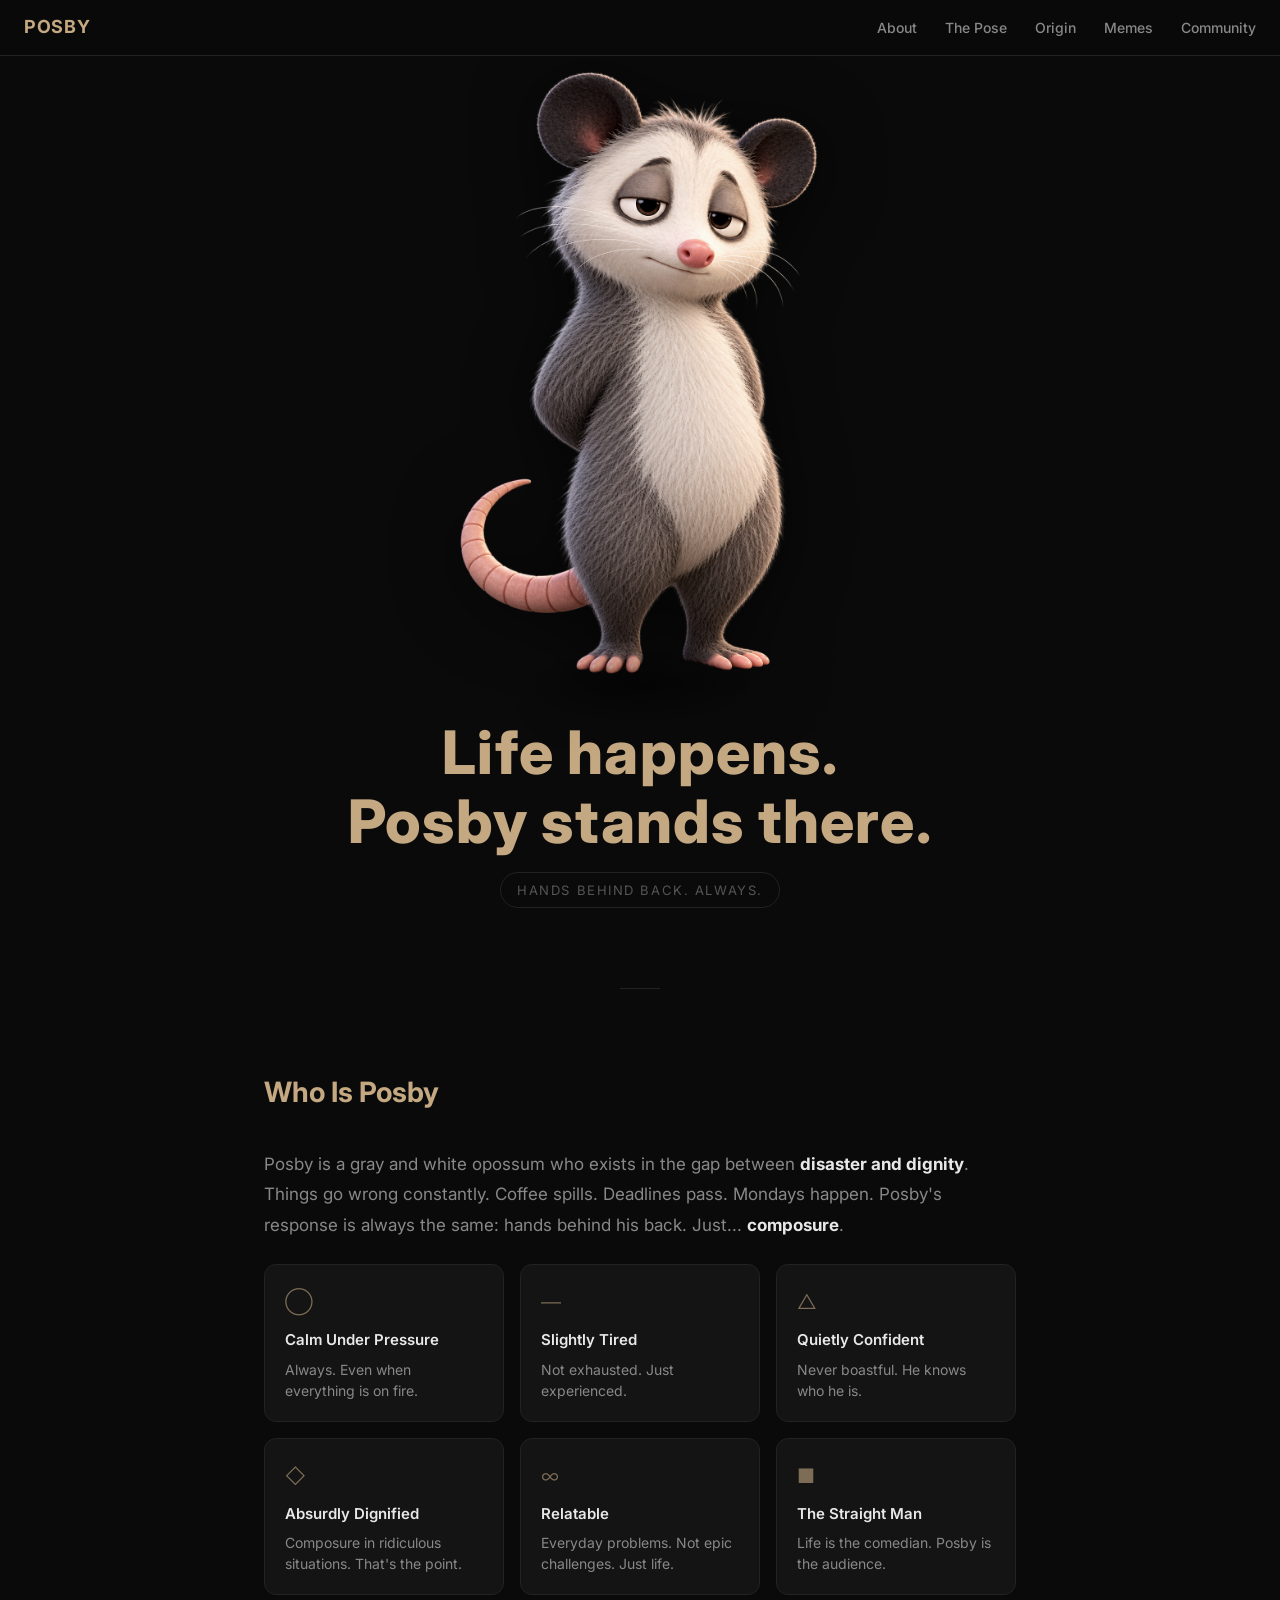
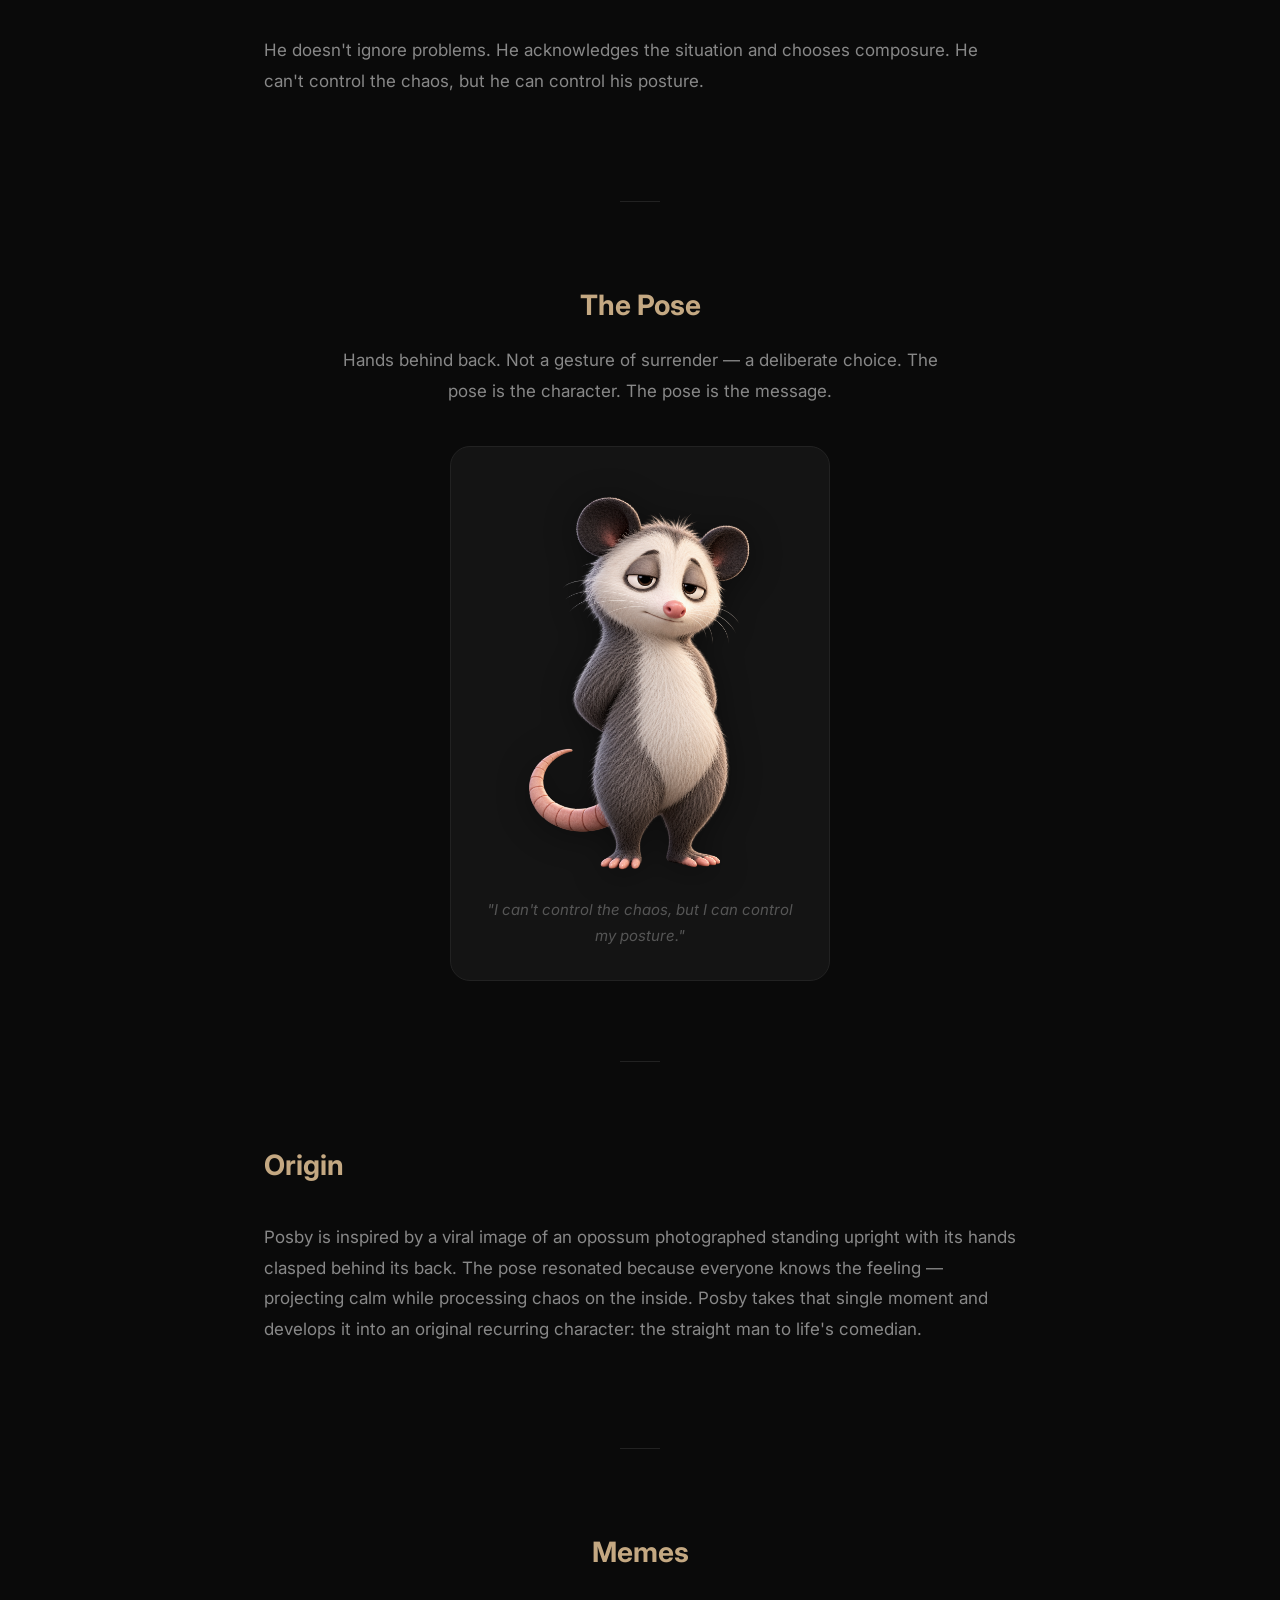
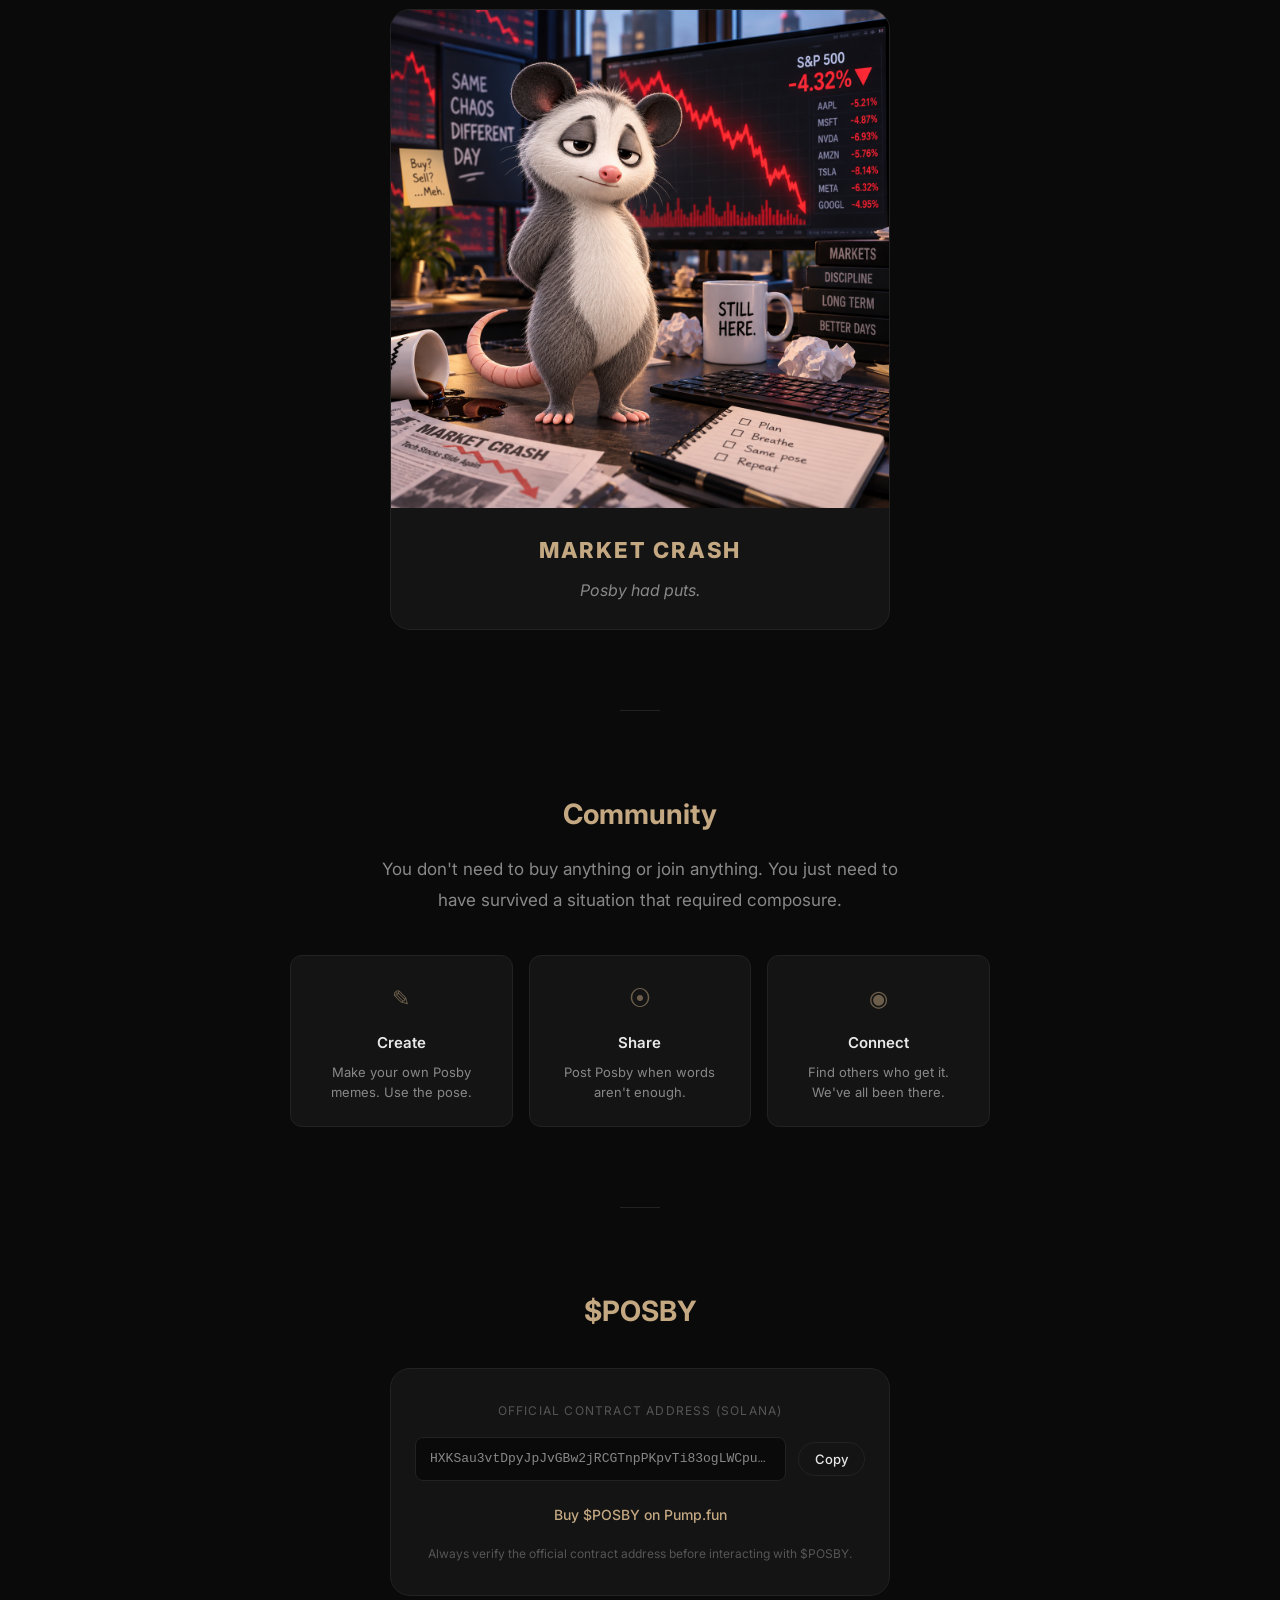
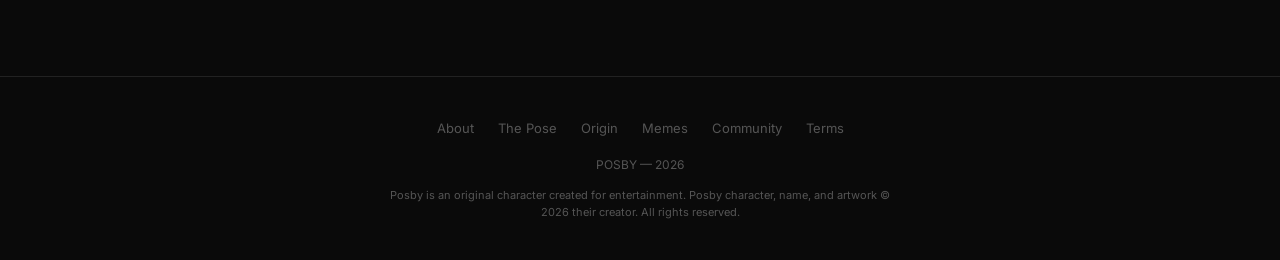
==== commit af735d58: "Clarify POSBY purchase link" ====
--- a/index.html
+++ b/index.html
@@ -182,7 +182,7 @@
     </div>
     <a href="https://pump.fun/coin/HXKSau3vtDpyJpJvGBw2jRCGTnpPKpvTi83ogLWCpump"
        class="token-link" target="_blank" rel="noopener">
-      View $POSBY on Pump.fun
+      Buy $POSBY on Pump.fun
       </a>
       <p class="token-verify">Always verify the official contract address before interacting with $POSBY.</p>
     </div>
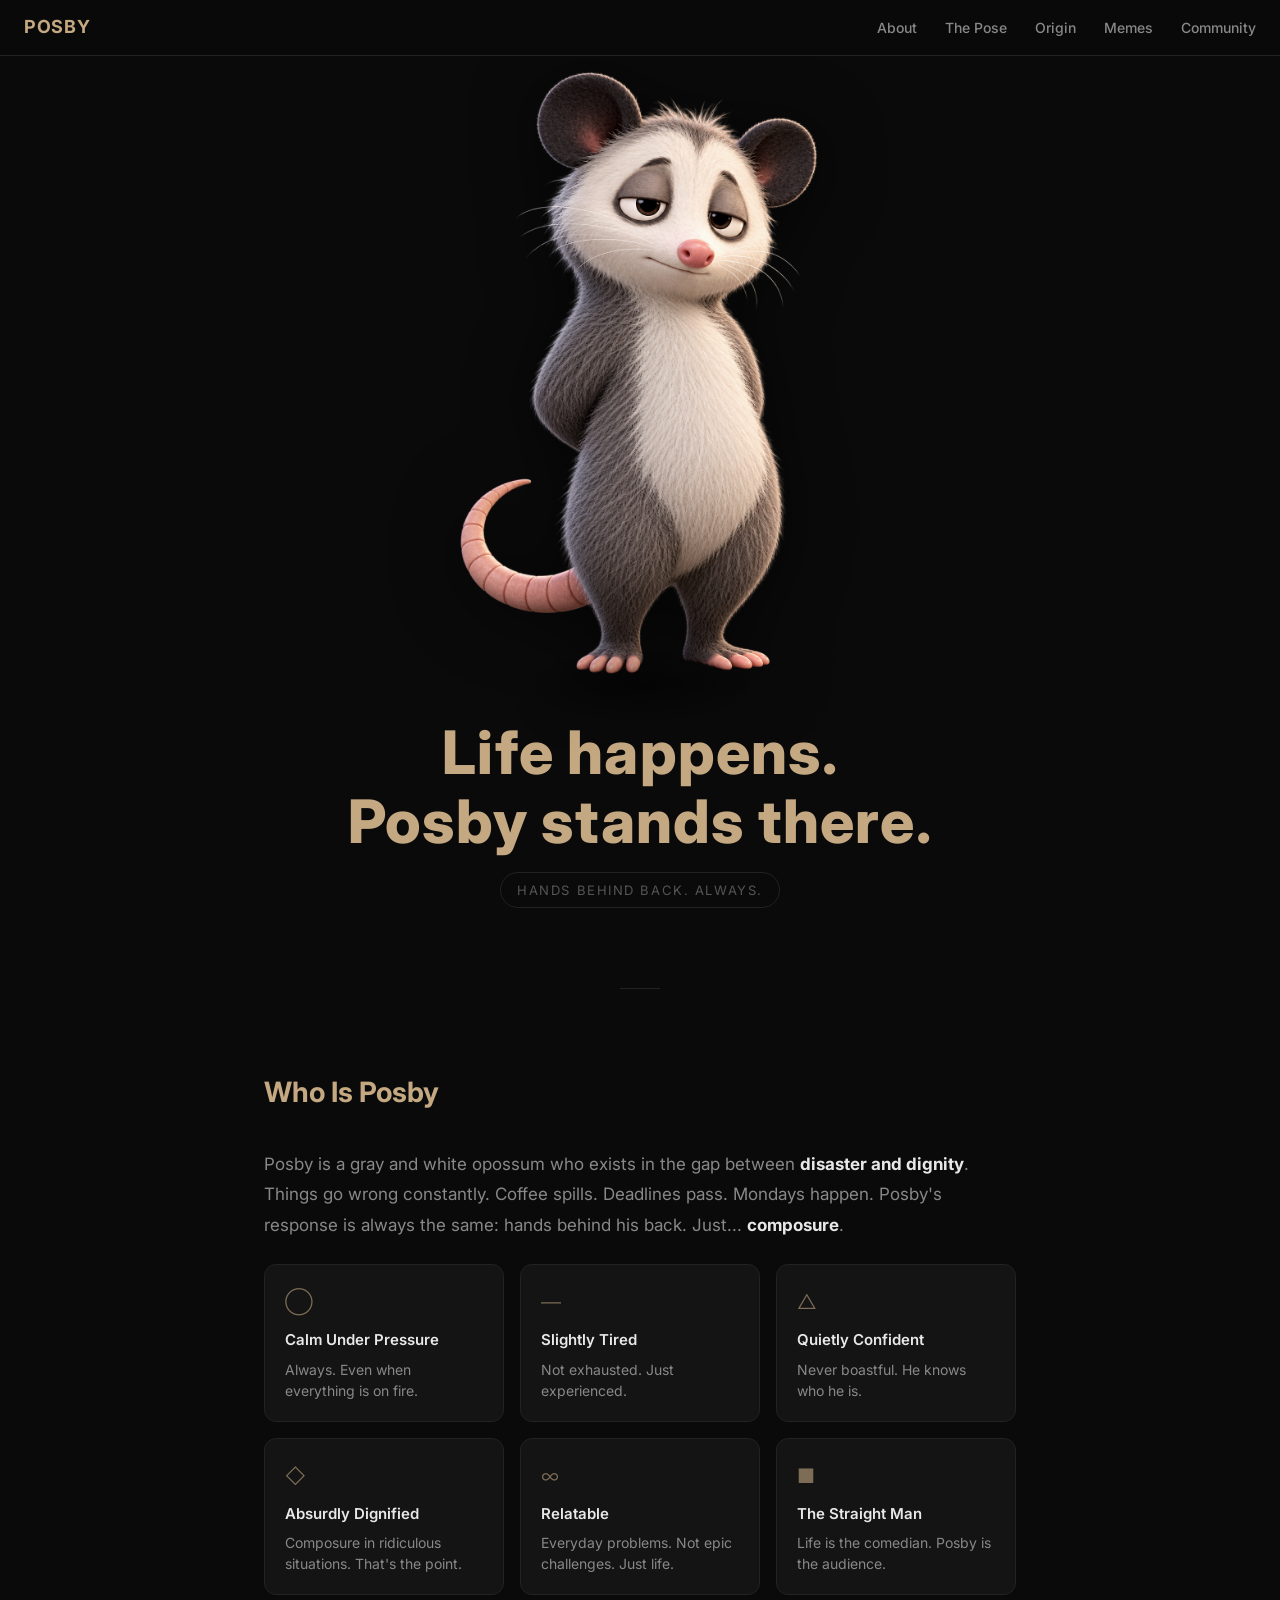
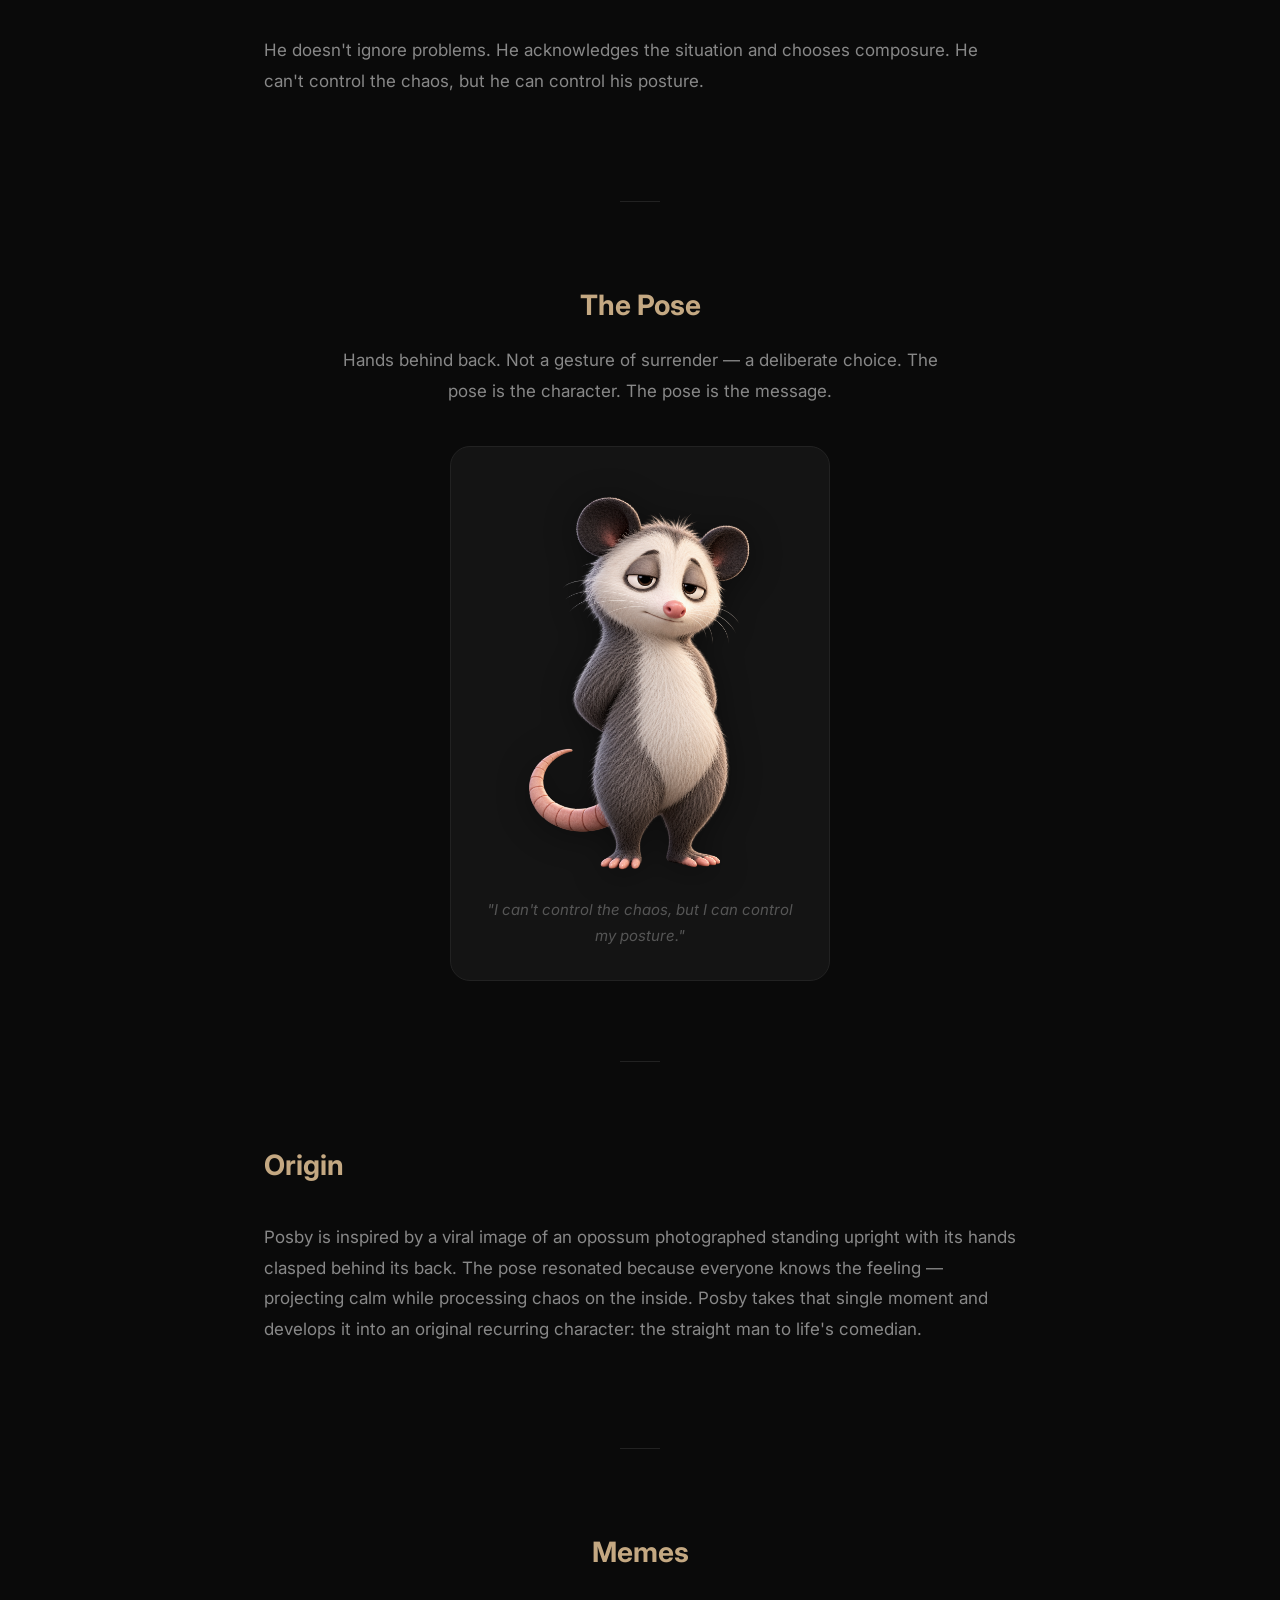
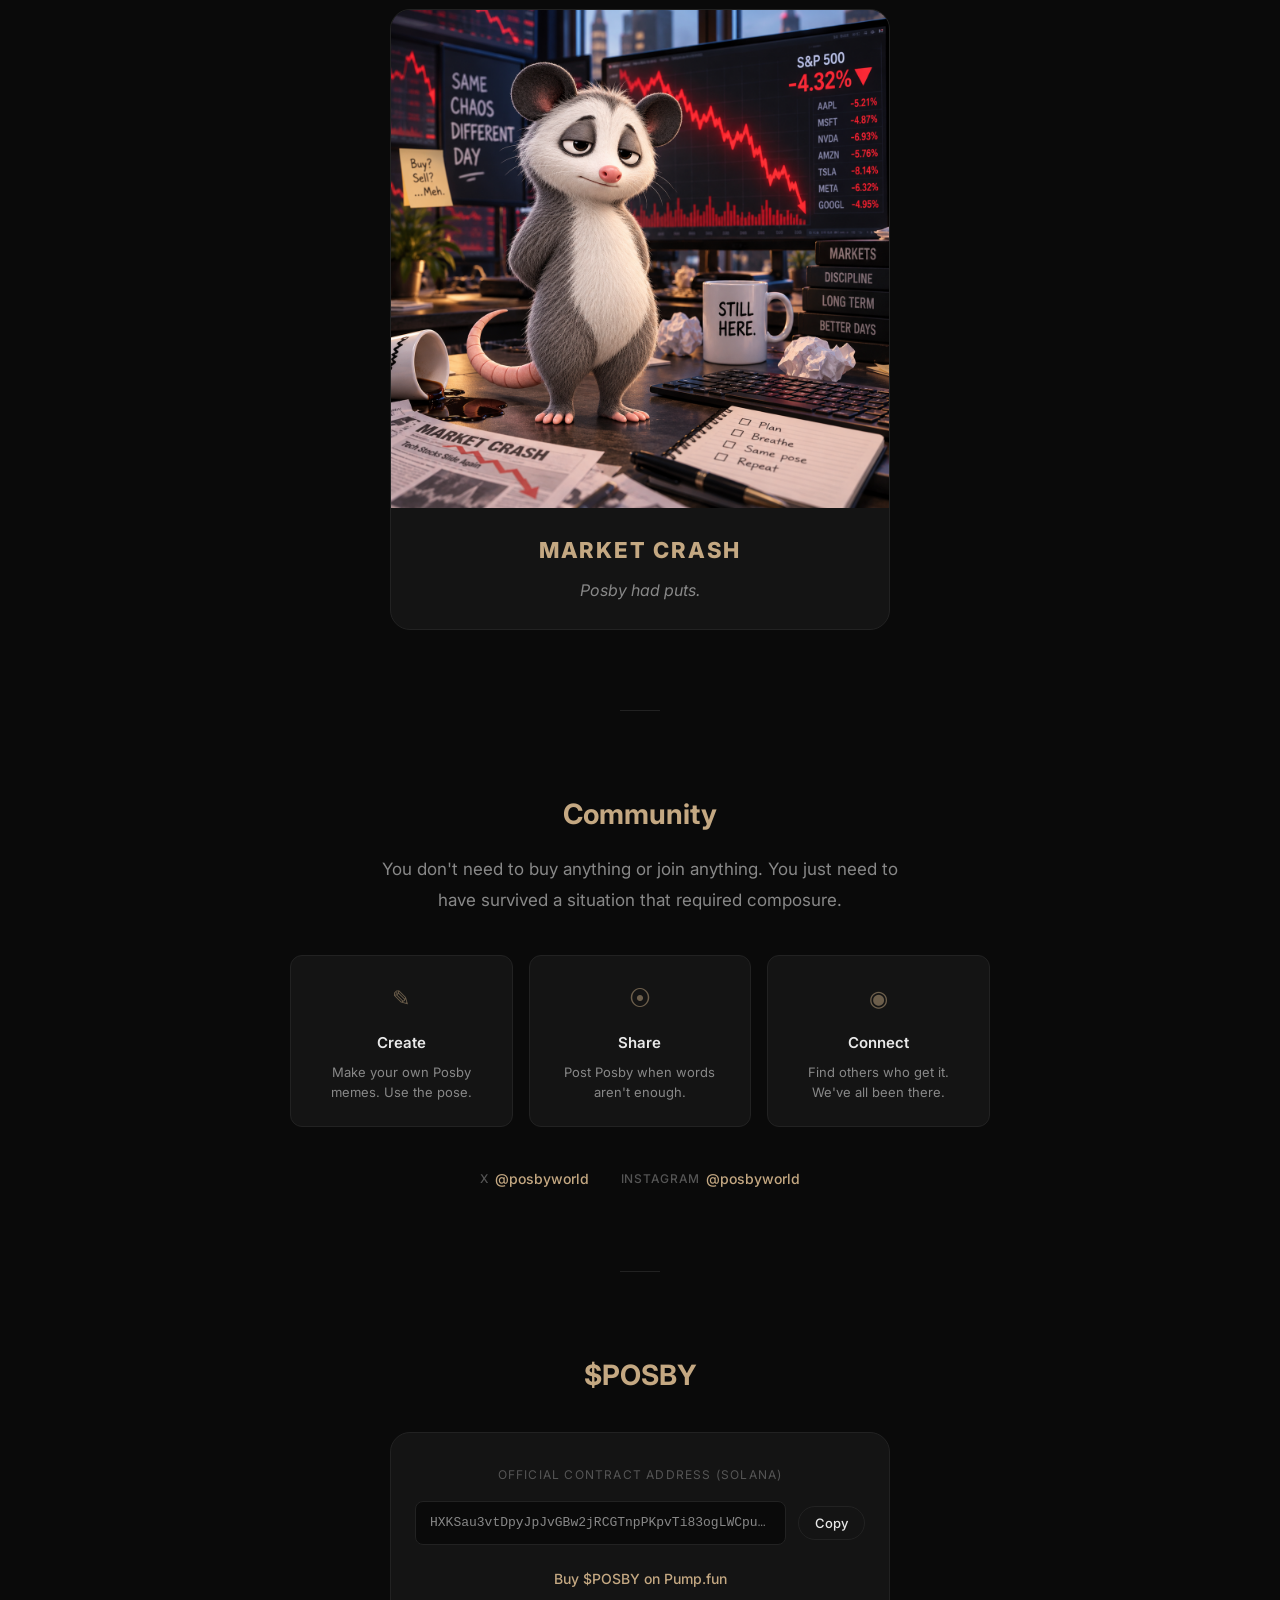
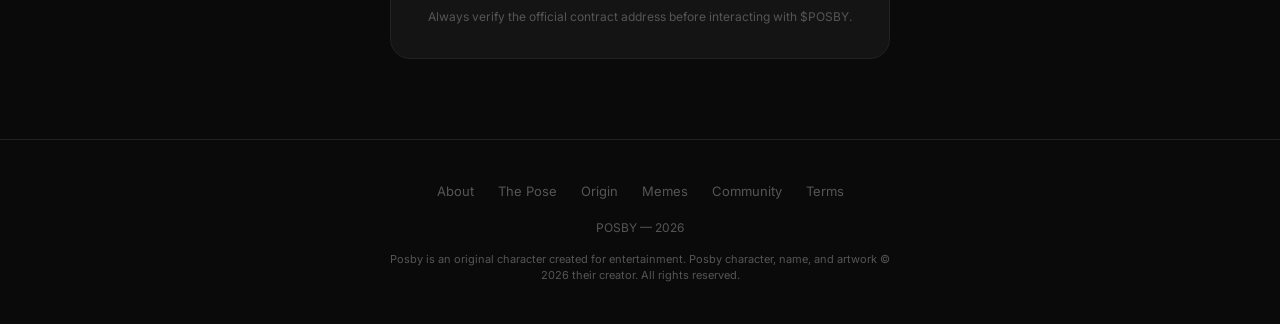
==== commit bb33cbd5: "Add official X and Instagram social links to Community section" ====
--- a/index.html
+++ b/index.html
@@ -166,6 +166,15 @@
       <p>Find others who get it. We've all been there.</p>
     </div>
   </div>
+
+  <div class="social-links">
+    <a href="https://x.com/posbyworld" class="social-link" target="_blank" rel="noopener">
+      <span class="social-platform">X</span> <span class="social-handle">@posbyworld</span>
+    </a>
+    <a href="https://www.instagram.com/posbyworld/" class="social-link" target="_blank" rel="noopener">
+      <span class="social-platform">Instagram</span> <span class="social-handle">@posbyworld</span>
+    </a>
+  </div>
 </section>
 
 <div class="divider"></div>
--- a/assets/css/style.css
+++ b/assets/css/style.css
@@ -407,6 +407,40 @@
   line-height: 1.5;
 }
 
+/* ---- SOCIAL LINKS ---- */
+.social-links {
+  display: flex;
+  justify-content: center;
+  gap: 32px;
+  margin-top: 40px;
+}
+
+.social-link {
+  display: inline-flex;
+  align-items: center;
+  gap: 6px;
+  text-decoration: none;
+  font-size: 14px;
+  font-weight: 500;
+  color: var(--text-muted);
+  transition: color 0.2s;
+}
+
+.social-link:hover {
+  color: var(--text);
+}
+
+.social-platform {
+  color: var(--text-dim);
+  font-size: 12px;
+  text-transform: uppercase;
+  letter-spacing: 0.06em;
+}
+
+.social-handle {
+  color: var(--accent);
+}
+
 /* ---- TOKEN ---- */
 .token {
   text-align: center;
@@ -617,6 +651,11 @@
     padding: 8px 10px;
     text-align: center;
   }
+
+  .social-links {
+    flex-direction: column;
+    gap: 16px;
+  }
 }
 
 @media (min-width: 641px) and (max-width: 1024px) {
